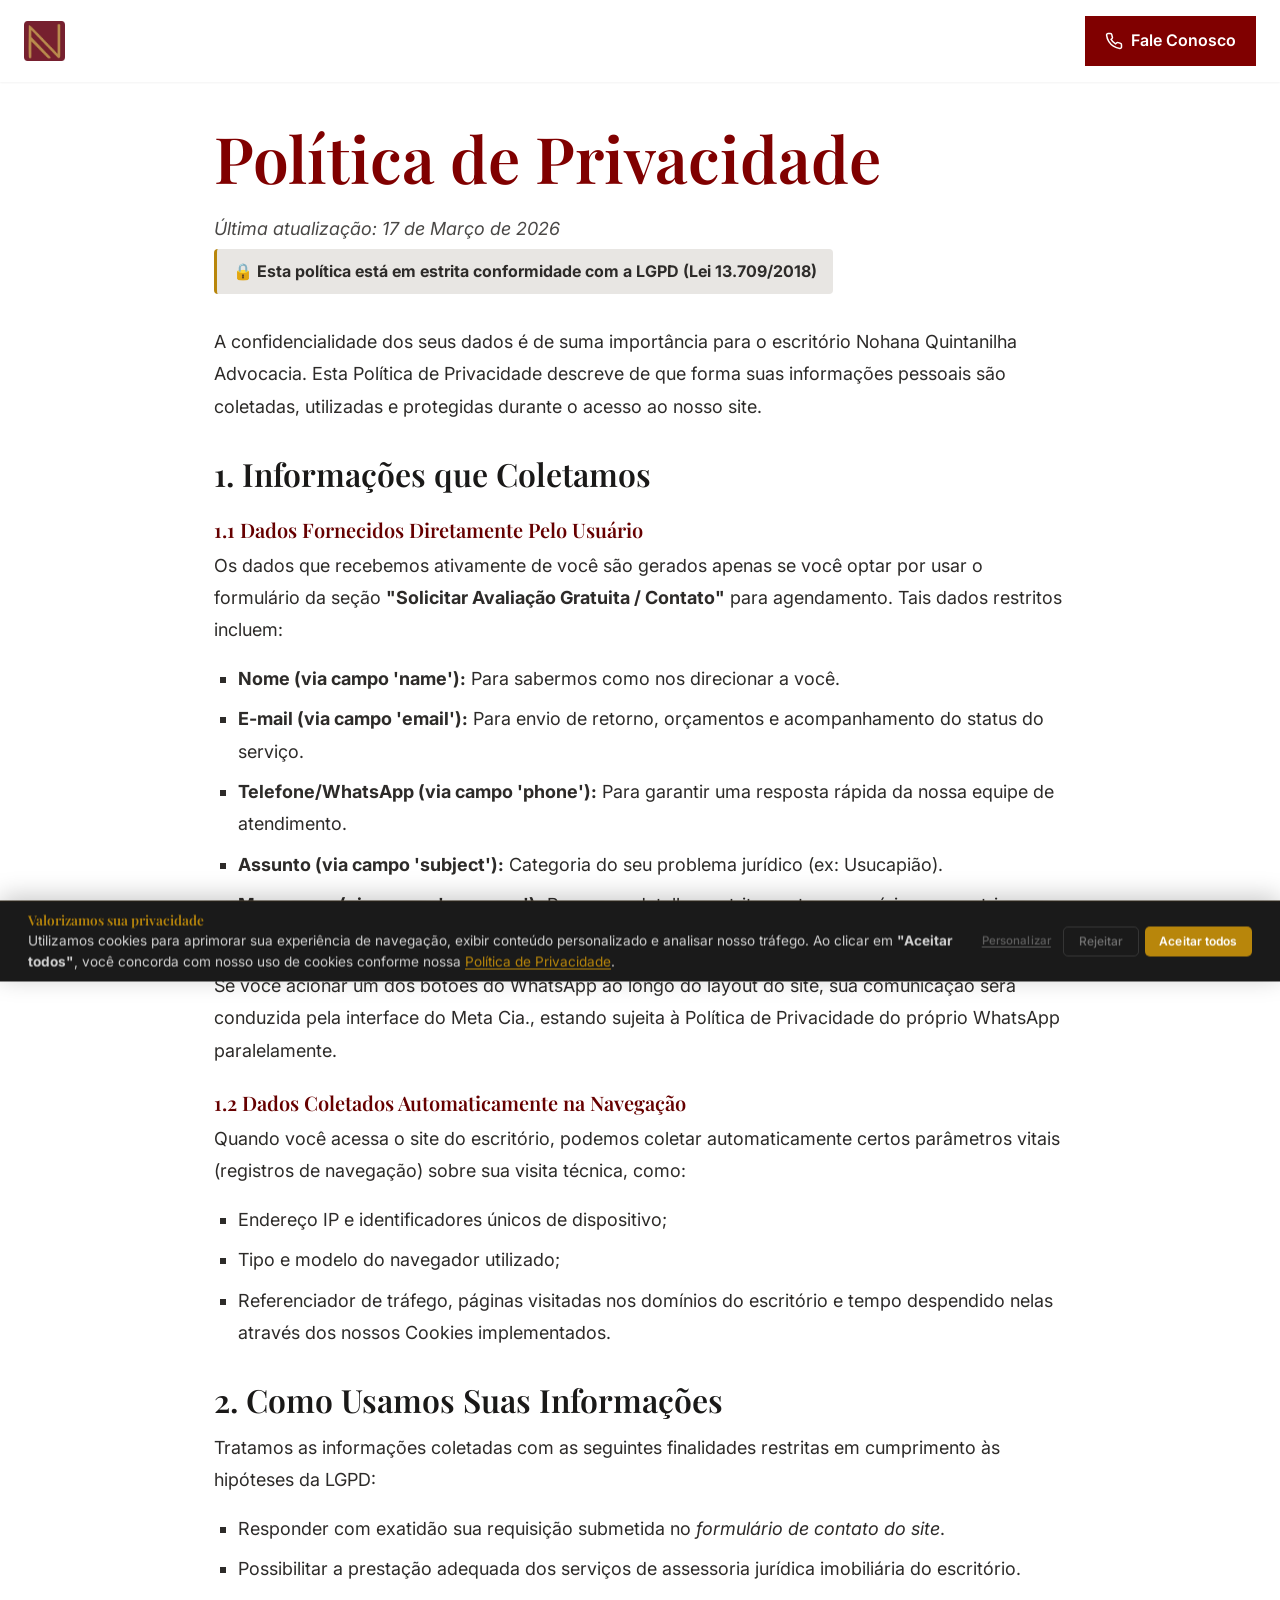
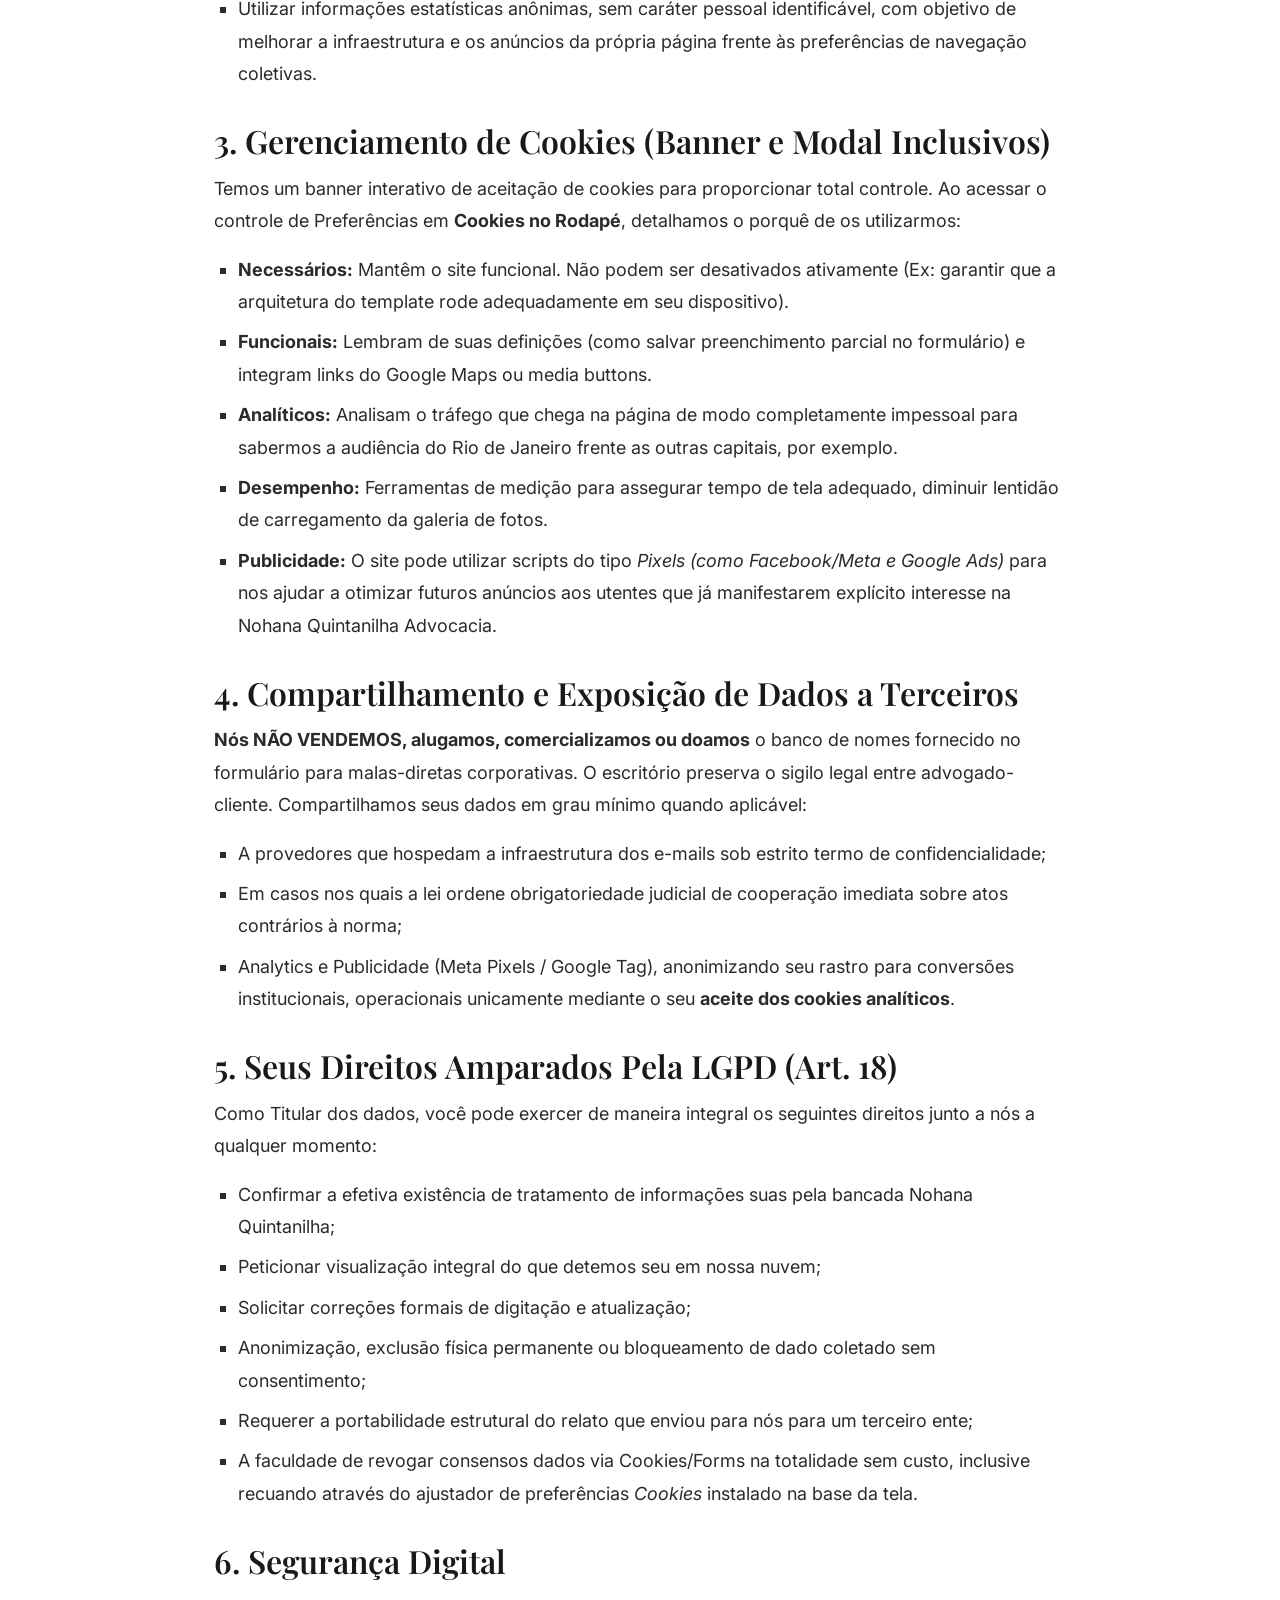
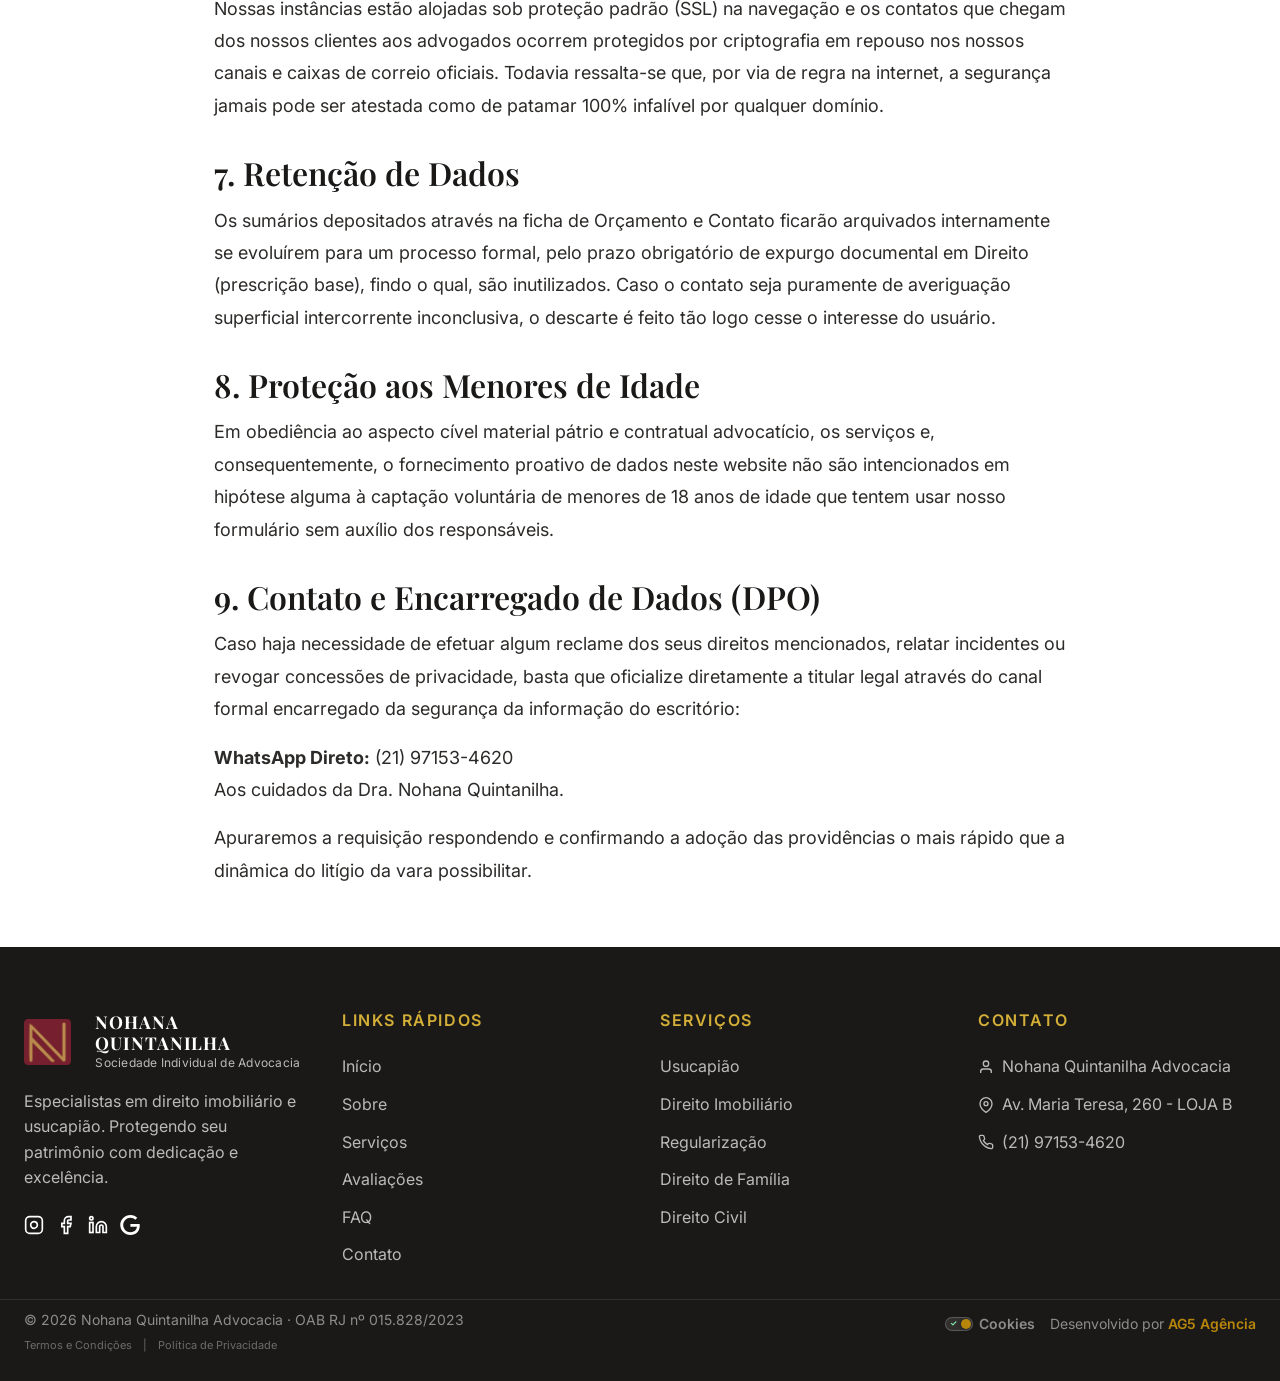
==== politica-de-privacidade.html @ 4a2040c7 "fix: alterações" ====
<!DOCTYPE html>
<html lang="pt-BR">

<head>
    <meta charset="UTF-8">
    <meta name="viewport" content="width=device-width, initial-scale=1.0">
    <meta name="description"
        content="Política de Privacidade - Nohana Quintanilha Advocacia. Saiba como processamos seus dados em conformidade com a LGPD (Lei 13.709/2018).">
    <title>Política de Privacidade | Nohana Quintanilha Advocacia</title>
    
    <link rel="icon" type="image/x-icon" href="logos+favicon/icon-empresa-favicon.ico">
    <link rel="apple-touch-icon" href="logos+favicon/icon-empresa-favicon.ico">
    <link rel="stylesheet" href="cookie-banner.css">
    
    <!-- Google Fonts -->
    <link rel="preconnect" href="https://fonts.googleapis.com">
    <link rel="preconnect" href="https://fonts.gstatic.com" crossorigin>
    <link
        href="https://fonts.googleapis.com/css2?family=Inter:wght@300;400;500;600;700&family=Playfair+Display:ital,wght@0,400;0,500;0,600;0,700;1,400;1,500&display=swap"
        rel="stylesheet">
    <link rel="stylesheet" href="style.css">
    <style>
        .legal-main {
            max-width: 900px;
            margin: 120px auto 60px auto;
            padding: 0 var(--space-6);
            line-height: 1.8;
            color: var(--charcoal);
            font-family: var(--font-sans);
        }
        .legal-main h1 {
            font-family: var(--font-serif);
            color: var(--primary-bordo);
            font-size: var(--text-4xl);
            margin-bottom: var(--space-4);
        }
        .legal-main h2 {
            font-family: var(--font-serif);
            color: var(--black);
            font-size: var(--text-2xl);
            margin-top: var(--space-8);
            margin-bottom: var(--space-3);
        }
        .legal-main h3 {
            font-size: var(--text-lg);
            margin-top: var(--space-6);
            margin-bottom: var(--space-2);
            color: var(--primary-bordo-dark);
        }
        .legal-main p, .legal-main ul {
            margin-bottom: var(--space-4);
        }
        .legal-main ul {
            padding-left: var(--space-6);
            list-style-type: square;
        }
        .legal-main li {
            margin-bottom: var(--space-2);
        }
        .legal-main .update-date {
            font-style: italic;
            color: var(--dark-gray);
            margin-bottom: var(--space-1);
        }
        .legal-main .lgpd-seal {
            background-color: var(--light-gray);
            padding: var(--space-2) var(--space-4);
            border-radius: var(--radius-sm);
            display: inline-block;
            font-size: var(--text-sm);
            margin-bottom: var(--space-8);
            border-left: 3px solid var(--accent-gold);
        }
    </style>
</head>

<body>
    <!-- Navegação -->
    <nav class="navbar" id="navbar" style="background: var(--white); box-shadow: var(--shadow-sm);">
        <div class="nav-container">
            <a href="index.html" class="logo" style="display: flex; align-items: center; text-decoration: none;">
                <picture>
                    <source media="(max-width: 768px)" srcset="logos+favicon/img-empresa-mobile.webp">
                    <img src="logos+favicon/img-empresa-desktop.webp" alt="Nohana Quintanilha Advocacia"
                        style="height: 40px; width: auto; object-fit: contain;">
                </picture>
                <div class="logo-text">
                    <span class="logo-name">NOHANA QUINTANILHA</span>
                    <span class="logo-sub">Sociedade Individual de Advocacia</span>
                </div>
            </a>

            <ul class="nav-menu" id="navMenu">
                <li class="mobile-nav-item mobile-nav-logo">
                    <a href="index.html" class="logo"
                        style="display: flex; align-items: center; text-decoration: none; padding-bottom: var(--space-6); border-bottom: 1px solid var(--off-white); margin-bottom: var(--space-2);">
                        <picture>
                            <img src="logos+favicon/img-empresa-mobile.webp" alt="Nohana Quintanilha Advocacia"
                                style="height: 44px; width: auto; object-fit: contain;">
                        </picture>
                        <div class="logo-text">
                            <span class="logo-name" style="color: var(--primary-bordo)">NOHANA QUINTANILHA</span>
                        </div>
                    </a>
                </li>
                <li><a href="index.html#inicio" class="nav-link">Início</a></li>
                <li><a href="index.html#sobre" class="nav-link">Sobre</a></li>
                <li><a href="index.html#servicos" class="nav-link">Serviços</a></li>
                <li><a href="index.html#avaliacoes" class="nav-link">Avaliações</a></li>
                <li><a href="index.html#faq" class="nav-link">FAQ</a></li>
                <li><a href="index.html#contato" class="nav-link">Contato</a></li>
                <li class="mobile-nav-item mobile-nav-cta">
                    <a href="https://wa.me/5521971534620" class="nav-cta" target="_blank"
                        style="margin-top: var(--space-6); display: flex; width: 100%; justify-content: center;">
                        <svg width="18" height="18" viewBox="0 0 24 24" fill="none" stroke="currentColor"
                            stroke-width="2">
                            <path
                                d="M22 16.92v3a2 2 0 0 1-2.18 2 19.79 19.79 0 0 1-8.63-3.07 19.5 19.5 0 0 1-6-6 19.79 19.79 0 0 1-3.07-8.67A2 2 0 0 1 4.11 2h3a2 2 0 0 1 2 1.72 12.84 12.84 0 0 0 .7 2.81 2 2 0 0 1-.45 2.11L8.09 9.91a16 16 0 0 0 6 6l1.27-1.27a2 2 0 0 1 2.11-.45 12.84 12.84 0 0 0 2.81.7A2 2 0 0 1 22 16.92z" />
                        </svg>
                        Fale Conosco
                    </a>
                </li>
            </ul>

            <a href="https://wa.me/5521971534620" class="nav-cta" target="_blank">
                <svg width="18" height="18" viewBox="0 0 24 24" fill="none" stroke="currentColor" stroke-width="2">
                    <path
                        d="M22 16.92v3a2 2 0 0 1-2.18 2 19.79 19.79 0 0 1-8.63-3.07 19.5 19.5 0 0 1-6-6 19.79 19.79 0 0 1-3.07-8.67A2 2 0 0 1 4.11 2h3a2 2 0 0 1 2 1.72 12.84 12.84 0 0 0 .7 2.81 2 2 0 0 1-.45 2.11L8.09 9.91a16 16 0 0 0 6 6l1.27-1.27a2 2 0 0 1 2.11-.45 12.84 12.84 0 0 0 2.81.7A2 2 0 0 1 22 16.92z" />
                </svg>
                Fale Conosco
            </a>

            <button class="menu-toggle" id="menuToggle" aria-label="Menu">
                <span></span>
                <span></span>
                <span></span>
            </button>
        </div>
    </nav>
    
    <main class="legal-main">
        <h1>Política de Privacidade</h1>
        <p class="update-date">Última atualização: 17 de Março de 2026</p>
        <div class="lgpd-seal"><strong>🔒 Esta política está em estrita conformidade com a LGPD (Lei 13.709/2018)</strong></div>
        
        <p>A confidencialidade dos seus dados é de suma importância para o escritório Nohana Quintanilha Advocacia. Esta Política de Privacidade descreve de que forma suas informações pessoais são coletadas, utilizadas e protegidas durante o acesso ao nosso site.</p>
        
        <section>
            <h2>1. Informações que Coletamos</h2>
            <h3>1.1 Dados Fornecidos Diretamente Pelo Usuário</h3>
            <p>Os dados que recebemos ativamente de você são gerados apenas se você optar por usar o formulário da seção <strong>"Solicitar Avaliação Gratuita / Contato"</strong> para agendamento. Tais dados restritos incluem:</p>
            <ul>
                <li><strong>Nome (via campo 'name'):</strong> Para sabermos como nos direcionar a você.</li>
                <li><strong>E-mail (via campo 'email'):</strong> Para envio de retorno, orçamentos e acompanhamento do status do serviço.</li>
                <li><strong>Telefone/WhatsApp (via campo 'phone'):</strong> Para garantir uma resposta rápida da nossa equipe de atendimento.</li>
                <li><strong>Assunto (via campo 'subject'):</strong> Categoria do seu problema jurídico (ex: Usucapião).</li>
                <li><strong>Mensagem (via campo 'message'):</strong> Resumo e detalhes estritamente necessários para a triagem jurídica do seu caso.</li>
            </ul>
            <p>Se você acionar um dos botões do WhatsApp ao longo do layout do site, sua comunicação será conduzida pela interface do Meta Cia., estando sujeita à Política de Privacidade do próprio WhatsApp paralelamente.</p>
            
            <h3>1.2 Dados Coletados Automaticamente na Navegação</h3>
            <p>Quando você acessa o site do escritório, podemos coletar automaticamente certos parâmetros vitais (registros de navegação) sobre sua visita técnica, como:</p>
            <ul>
                <li>Endereço IP e identificadores únicos de dispositivo;</li>
                <li>Tipo e modelo do navegador utilizado;</li>
                <li>Referenciador de tráfego, páginas visitadas nos domínios do escritório e tempo despendido nelas através dos nossos Cookies implementados.</li>
            </ul>
        </section>
        
        <section>
            <h2>2. Como Usamos Suas Informações</h2>
            <p>Tratamos as informações coletadas com as seguintes finalidades restritas em cumprimento às hipóteses da LGPD:</p>
            <ul>
                <li>Responder com exatidão sua requisição submetida no <em>formulário de contato do site</em>.</li>
                <li>Possibilitar a prestação adequada dos serviços de assessoria jurídica imobiliária do escritório.</li>
                <li>Utilizar informações estatísticas anônimas, sem caráter pessoal identificável, com objetivo de melhorar a infraestrutura e os anúncios da própria página frente às preferências de navegação coletivas.</li>
            </ul>
        </section>
        
        <section>
            <h2>3. Gerenciamento de Cookies (Banner e Modal Inclusivos)</h2>
            <p>Temos um banner interativo de aceitação de cookies para proporcionar total controle. Ao acessar o controle de Preferências em <strong><a href="#" onclick="document.getElementById('ck-prefs-link').click(); return false;">Cookies no Rodapé</a></strong>, detalhamos o porquê de os utilizarmos:</p>
            <ul>
                <li><strong>Necessários:</strong> Mantêm o site funcional. Não podem ser desativados ativamente (Ex: garantir que a arquitetura do template rode adequadamente em seu dispositivo).</li>
                <li><strong>Funcionais:</strong> Lembram de suas definições (como salvar preenchimento parcial no formulário) e integram links do Google Maps ou media buttons.</li>
                <li><strong>Analíticos:</strong> Analisam o tráfego que chega na página de modo completamente impessoal para sabermos a audiência do Rio de Janeiro frente as outras capitais, por exemplo.</li>
                <li><strong>Desempenho:</strong> Ferramentas de medição para assegurar tempo de tela adequado, diminuir lentidão de carregamento da galeria de fotos.</li>
                <li><strong>Publicidade:</strong> O site pode utilizar scripts do tipo <em>Pixels (como Facebook/Meta e Google Ads)</em> para nos ajudar a otimizar futuros anúncios aos utentes que já manifestarem explícito interesse na Nohana Quintanilha Advocacia.</li>
            </ul>
        </section>
        
        <section>
            <h2>4. Compartilhamento e Exposição de Dados a Terceiros</h2>
            <p><strong>Nós NÃO VENDEMOS, alugamos, comercializamos ou doamos</strong> o banco de nomes fornecido no formulário para malas-diretas corporativas. O escritório preserva o sigilo legal entre advogado-cliente. Compartilhamos seus dados em grau mínimo quando aplicável:</p>
            <ul>
                <li>A provedores que hospedam a infraestrutura dos e-mails sob estrito termo de confidencialidade;</li>
                <li>Em casos nos quais a lei ordene obrigatoriedade judicial de cooperação imediata sobre atos contrários à norma;</li>
                <li>Analytics e Publicidade (Meta Pixels / Google Tag), anonimizando seu rastro para conversões institucionais, operacionais unicamente mediante o seu <strong>aceite dos cookies analíticos</strong>.</li>
            </ul>
        </section>
        
        <section>
            <h2>5. Seus Direitos Amparados Pela LGPD (Art. 18)</h2>
            <p>Como Titular dos dados, você pode exercer de maneira integral os seguintes direitos junto a nós a qualquer momento:</p>
            <ul>
                <li>Confirmar a efetiva existência de tratamento de informações suas pela bancada Nohana Quintanilha;</li>
                <li>Peticionar visualização integral do que detemos seu em nossa nuvem;</li>
                <li>Solicitar correções formais de digitação e atualização;</li>
                <li>Anonimização, exclusão física permanente ou bloqueamento de dado coletado sem consentimento;</li>
                <li>Requerer a portabilidade estrutural do relato que enviou para nós para um terceiro ente;</li>
                <li>A faculdade de revogar consensos dados via Cookies/Forms na totalidade sem custo, inclusive recuando através do ajustador de preferências <em>Cookies</em> instalado na base da tela.</li>
            </ul>
        </section>
        
        <section>
            <h2>6. Segurança Digital</h2>
            <p>Nossas instâncias estão alojadas sob proteção padrão (SSL) na navegação e os contatos que chegam dos nossos clientes aos advogados ocorrem protegidos por criptografia em repouso nos nossos canais e caixas de correio oficiais. Todavia ressalta-se que, por via de regra na internet, a segurança jamais pode ser atestada como de patamar 100% infalível por qualquer domínio.</p>
        </section>
        
        <section>
            <h2>7. Retenção de Dados</h2>
            <p>Os sumários depositados através na ficha de Orçamento e Contato ficarão arquivados internamente se evoluírem para um processo formal, pelo prazo obrigatório de expurgo documental em Direito (prescrição base), findo o qual, são inutilizados. Caso o contato seja puramente de averiguação superficial intercorrente inconclusiva, o descarte é feito tão logo cesse o interesse do usuário.</p>
        </section>
        
        <section>
            <h2>8. Proteção aos Menores de Idade</h2>
            <p>Em obediência ao aspecto cível material pátrio e contratual advocatício, os serviços e, consequentemente, o fornecimento proativo de dados neste website não são intencionados em hipótese alguma à captação voluntária de menores de 18 anos de idade que tentem usar nosso formulário sem auxílio dos responsáveis.</p>
        </section>
        
        <section>
            <h2>9. Contato e Encarregado de Dados (DPO)</h2>
            <p>Caso haja necessidade de efetuar algum reclame dos seus direitos mencionados, relatar incidentes ou revogar concessões de privacidade, basta que oficialize diretamente a titular legal através do canal formal encarregado da segurança da informação do escritório:</p>
            <p>
                <strong>WhatsApp Direto:</strong> (21) 97153-4620<br>
                Aos cuidados da Dra. Nohana Quintanilha. 
            </p>
            <p>Apuraremos a requisição respondendo e confirmando a adoção das providências o mais rápido que a dinâmica do litígio da vara possibilitar.</p>
        </section>
    </main>
    
    <footer class="footer">
        <div class="footer-main">
            <div class="footer-container">
                <div class="footer-brand">
                    <a href="#" class="footer-logo"
                        style="display: flex; align-items: center; text-decoration: none; margin-bottom: var(--space-4);">
                        <picture>
                            <source media="(max-width: 768px)" srcset="logos+favicon/img-empresa-mobile.webp">
                            <img src="logos+favicon/img-empresa-desktop.webp" alt="Nohana Quintanilha Advocacia"
                                style="height: 50px; width: auto; object-fit: contain;">
                        </picture>
                        <div class="logo-text" style="margin-left: 12px; display: flex; flex-direction: column;">
                            <span class="logo-name"
                                style="color: var(--white); font-weight: 700; font-size: 1.1rem; letter-spacing: 0.05em; line-height: 1.2;">NOHANA
                                QUINTANILHA</span>
                            <span class="logo-sub"
                                style="color: rgba(255,255,255,0.7); font-size: 0.75rem; letter-spacing: 0.02em;">Sociedade
                                Individual de Advocacia</span>
                        </div>
                    </a>
                    <p class="footer-description">
                        Especialistas em direito imobiliário e usucapião.
                        Protegendo seu patrimônio com dedicação e excelência.
                    </p>
                    <div class="footer-social">
                        <a href="https://www.instagram.com/nohanaquintanilha_advocacia/" target="_blank"
                            aria-label="Instagram">
                            <svg width="20" height="20" viewBox="0 0 24 24" fill="none" stroke="currentColor"
                                stroke-width="2">
                                <rect x="2" y="2" width="20" height="20" rx="5" ry="5" />
                                <path d="M16 11.37A4 4 0 1 1 12.63 8 4 4 0 0 1 16 11.37z" />
                                <line x1="17.5" y1="6.5" x2="17.51" y2="6.5" />
                            </svg>
                        </a>
                        <a href="https://www.facebook.com/nohanaadvocacia/" target="_blank" aria-label="Facebook">
                            <svg width="20" height="20" viewBox="0 0 24 24" fill="none" stroke="currentColor"
                                stroke-width="2">
                                <path d="M18 2h-3a5 5 0 0 0-5 5v3H7v4h3v8h4v-8h3l1-4h-4V7a1 1 0 0 1 1-1h3z" />
                            </svg>
                        </a>
                        <a href="https://br.linkedin.com/in/nohanaquintanilha" target="_blank" aria-label="LinkedIn">
                            <svg width="20" height="20" viewBox="0 0 24 24" fill="none" stroke="currentColor"
                                stroke-width="2">
                                <path
                                    d="M16 8a6 6 0 0 1 6 6v7h-4v-7a2 2 0 0 0-2-2 2 2 0 0 0-2 2v7h-4v-7a6 6 0 0 1 6-6z" />
                                <rect x="2" y="9" width="4" height="12" />
                                <circle cx="4" cy="4" r="2" />
                            </svg>
                        </a>
                        <a href="https://share.google/m2Vr6a5Vae4eboNR0" target="_blank" aria-label="Google Business">
                            <svg width="20" height="20" viewBox="0 0 24 24" fill="currentColor">
                                <path d="M12.48 10.92v3.28h7.84c-.24 1.84-.853 3.187-1.787 4.133-1.147 1.147-2.933 2.4-6.053 2.4-4.827 0-8.6-3.893-8.6-8.72s3.773-8.72 8.6-8.72c2.6 0 4.507 1.027 5.907 2.347l2.307-2.307C18.747 1.44 16.133 0 12.48 0 5.867 0 .307 5.387.307 12s5.56 12 12.173 12c3.573 0 6.267-1.187 8.373-3.36 2.16-2.16 2.84-5.213 2.84-7.667 0-.76-.053-1.467-.173-2.053H12.48z"/>
                            </svg>
                        </a>
                    </div>
                </div>

                <div class="footer-links">
                    <h4>Links Rápidos</h4>
                    <ul>
                        <li><a href="index.html#inicio">Início</a></li>
                        <li><a href="index.html#sobre">Sobre</a></li>
                        <li><a href="index.html#servicos">Serviços</a></li>
                        <li><a href="index.html#avaliacoes">Avaliações</a></li>
                        <li><a href="index.html#faq">FAQ</a></li>
                        <li><a href="index.html#contato">Contato</a></li>
                    </ul>
                </div>

                <div class="footer-links">
                    <h4>Serviços</h4>
                    <ul>
                        <li><a href="index.html#servicos">Usucapião</a></li>
                        <li><a href="index.html#servicos">Direito Imobiliário</a></li>
                        <li><a href="index.html#servicos">Regularização</a></li>
                        <li><a href="index.html#servicos">Direito de Família</a></li>
                        <li><a href="index.html#servicos">Direito Civil</a></li>
                    </ul>
                </div>



                <div class="footer-contact">
                    <h4>Contato</h4>
                    <ul>
                        <li>
                            <a href="https://share.google/m2Vr6a5Vae4eboNR0" target="_blank">
                                <svg width="16" height="16" viewBox="0 0 24 24" fill="none" stroke="currentColor"
                                    stroke-width="2">
                                    <path d="M20 21v-2a4 4 0 0 0-4-4H8a4 4 0 0 0-4 4v2" />
                                    <circle cx="12" cy="7" r="4" />
                                </svg>
                                Nohana Quintanilha Advocacia
                            </a>
                        </li>
                        <li>
                            <a href="https://maps.google.com/?q=Av.+Maria+Teresa,+260+-+LOJA+B+-+Campo+Grande,+Rio+de+Janeiro+-+RJ,+23050-160"
                                target="_blank">
                                <svg width="16" height="16" viewBox="0 0 24 24" fill="none" stroke="currentColor"
                                    stroke-width="2">
                                    <path d="M21 10c0 7-9 13-9 13s-9-6-9-13a9 9 0 0 1 18 0z" />
                                    <circle cx="12" cy="10" r="3" />
                                </svg>
                                Av. Maria Teresa, 260 - LOJA B
                            </a>
                        </li>
                        <li>
                            <a href="https://wa.me/5521971534620" target="_blank">
                                <svg width="16" height="16" viewBox="0 0 24 24" fill="none" stroke="currentColor"
                                    stroke-width="2">
                                    <path
                                        d="M22 16.92v3a2 2 0 0 1-2.18 2 19.79 19.79 0 0 1-8.63-3.07 19.5 19.5 0 0 1-6-6 19.79 19.79 0 0 1-3.07-8.67A2 2 0 0 1 4.11 2h3a2 2 0 0 1 2 1.72 12.84 12.84 0 0 0 .7 2.81 2 2 0 0 1-.45 2.11L8.09 9.91a16 16 0 0 0 6 6l1.27-1.27a2 2 0 0 1 2.11-.45 12.84 12.84 0 0 0 2.81.7A2 2 0 0 1 22 16.92z" />
                                </svg>
                                (21) 97153-4620
                            </a>
                        </li>
                    </ul>
                </div>
            </div>
        </div>

        <div class="footer-bottom">
            <div class="footer-container">
                <div class="footer-credits-left">
                    <p style="margin: 0;">© 2026 Nohana Quintanilha Advocacia · OAB RJ nº 015.828/2023</p>
                    <div class="footer-legal-links" style="margin-top: 6px; font-size: 11px; opacity: 0.7;">
                        <a href="termos-e-condicoes.html" style="text-decoration: none; color: inherit;">Termos e Condições</a>
                        <span style="margin: 0 8px;">|</span>
                        <a href="politica-de-privacidade.html" style="text-decoration: none; color: inherit;">Política de Privacidade</a>
                    </div>
                </div>
                <p class="footer-credits-right" style="display: flex; gap: 15px; align-items: center; flex-wrap: wrap; justify-content: flex-end;">
                    <a href="#" id="ck-prefs-link" style="text-decoration:none; color:inherit; display:inline-flex; align-items:center; gap:6px;">
                        <span style="display:inline-flex; align-items:center; width:28px; height:14px; background:rgba(255,255,255,0.1); border-radius:10px; padding:2px; border:1px solid rgba(255,255,255,0.2); position:relative; font-size:8px; font-weight:bold;">
                            <span style="color:#86EFAC; margin-left:2px;">✓</span>
                            <span style="color:#FCA5A5; margin-left:auto; margin-right:2px;">✕</span>
                            <span style="position:absolute; left:15px; width:10px; height:10px; background:var(--accent-gold); border-radius:50%; box-shadow:0 0 5px rgba(0,0,0,0.3);"></span>
                        </span>
                        Cookies
                    </a>
                    <span>Desenvolvido por <a href="https://www.ag5agencia.com.br" target="_blank">AG5 Agência</a></span>
                </p>
            </div>
        </div>
    </footer>
    
    <!-- ========== BANNER DE ACEITE ========== -->
<div id="ck-banner" class="ck-banner" role="dialog" aria-modal="true" aria-label="Aviso de cookies" aria-live="polite"
    aria-hidden="true">
    <div class="ck-banner__inner">
        <div class="ck-banner__content">
            <h2 class="ck-banner__title">Valorizamos sua privacidade</h2>
            <p class="ck-banner__text">
                Utilizamos cookies para aprimorar sua experiência de navegação, exibir conteúdo
                personalizado e analisar nosso tráfego. Ao clicar em <strong>"Aceitar todos"</strong>,
                você concorda com nosso uso de cookies conforme nossa
                <a href="politica-de-privacidade.html" class="ck-banner__link">Política de Privacidade</a>.
            </p>
        </div>
        <div class="ck-banner__actions">
            <button id="ck-customize" class="ck-btn ck-btn--ghost">Personalizar</button>
            <button id="ck-reject" class="ck-btn ck-btn--outline">Rejeitar</button>
            <button id="ck-accept-all" class="ck-btn ck-btn--primary">Aceitar todos</button>
        </div>
    </div>
</div>

<!-- ========== MODAL DE PERSONALIZAÇÃO ========== -->
<div id="ck-modal" class="ck-modal" role="dialog" aria-modal="true" aria-label="Personalizar preferências de cookies"
    aria-hidden="true">
    <div class="ck-modal__overlay" id="ck-modal-overlay"></div>
    <div class="ck-modal__box">

        <div class="ck-modal__header">
            <h2 class="ck-modal__title">Personalizar preferências de consentimento</h2>
            <button class="ck-modal__close" id="ck-modal-close" aria-label="Fechar modal">
                <svg width="18" height="18" viewBox="0 0 24 24" fill="none" aria-hidden="true">
                    <path d="M18 6L6 18M6 6l12 12" stroke="currentColor" stroke-width="2" stroke-linecap="round"
                        stroke-linejoin="round" />
                </svg>
            </button>
        </div>

        <div class="ck-modal__body">
            <p class="ck-modal__intro">
                Utilizamos cookies para ajudar você a navegar com eficiência e executar certas funções.
                Os cookies classificados como <strong>"Necessário"</strong> são essenciais para o
                funcionamento básico do site e não podem ser desativados.
            </p>

            <!-- Categoria: Necessário (sempre ativo) -->
            <div class="ck-category">
                <div class="ck-category__header">
                    <div class="ck-category__info">
                        <h3 class="ck-category__name">Necessário</h3>
                        <p class="ck-category__desc">
                            Essenciais para o funcionamento do site. Não armazenam dados pessoalmente identificáveis.
                        </p>
                    </div>
                    <span class="ck-category__badge">Sempre ativo</span>
                </div>
            </div>

            <!-- Categoria: Funcional -->
            <div class="ck-category">
                <div class="ck-category__header">
                    <div class="ck-category__info">
                        <h3 class="ck-category__name">Funcional</h3>
                        <p class="ck-category__desc">
                            Ajudam a executar funcionalidades como compartilhamento em mídia social e recursos de
                            terceiros.
                        </p>
                    </div>
                    <label class="ck-toggle" aria-label="Ativar cookies funcionais">
                        <input type="checkbox" id="ck-functional" name="functional">
                        <span class="ck-toggle__slider"></span>
                    </label>
                </div>
            </div>

            <!-- Categoria: Analítico -->
            <div class="ck-category">
                <div class="ck-category__header">
                    <div class="ck-category__info">
                        <h3 class="ck-category__name">Analítico</h3>
                        <p class="ck-category__desc">
                            Usados para entender como os visitantes interagem com o site (visitantes, taxa de rejeição,
                            etc.).
                        </p>
                    </div>
                    <label class="ck-toggle" aria-label="Ativar cookies analíticos">
                        <input type="checkbox" id="ck-analytics" name="analytics">
                        <span class="ck-toggle__slider"></span>
                    </label>
                </div>
            </div>

            <!-- Categoria: Desempenho -->
            <div class="ck-category">
                <div class="ck-category__header">
                    <div class="ck-category__info">
                        <h3 class="ck-category__name">Desempenho</h3>
                        <p class="ck-category__desc">
                            Analisam índices de desempenho do site para oferecer melhor experiência ao visitante.
                        </p>
                    </div>
                    <label class="ck-toggle" aria-label="Ativar cookies de desempenho">
                        <input type="checkbox" id="ck-performance" name="performance">
                        <span class="ck-toggle__slider"></span>
                    </label>
                </div>
            </div>

            <!-- Categoria: Publicidade -->
            <div class="ck-category">
                <div class="ck-category__header">
                    <div class="ck-category__info">
                        <h3 class="ck-category__name">Publicidade</h3>
                        <p class="ck-category__desc">
                            Entregam anúncios personalizados com base nas páginas visitadas anteriormente.
                        </p>
                    </div>
                    <label class="ck-toggle" aria-label="Ativar cookies de publicidade">
                        <input type="checkbox" id="ck-advertising" name="advertising">
                        <span class="ck-toggle__slider"></span>
                    </label>
                </div>
            </div>

        </div><!-- /.ck-modal__body -->

        <div class="ck-modal__footer">
            <button id="ck-modal-reject" class="ck-btn ck-btn--outline">Rejeitar</button>
            <button id="ck-modal-save" class="ck-btn ck-btn--ghost">Salvar Preferências</button>
            <button id="ck-modal-accept-all" class="ck-btn ck-btn--primary">Aceitar todos</button>
        </div>

    </div><!-- /.ck-modal__box -->
</div><!-- /#ck-modal -->

<script src="cookie-banner.js" defer></script>
<script src="script.js" defer></script>
</body>
</html>
---- cookie-banner.css ----
/* ==========================================================
   COOKIE BANNER UNIVERSAL — Skill Profissional (Versão AG5)
   Versão: 2.1.0
   Compatível com: Qualquer site HTML/CSS/JS
   Sem dependências externas
   ========================================================== */

:root {
    /* ── Cores principais (Sutis e Integradas) ── */
    --ck-bg: #1a1a1a;
    /* Fundo neutro e discreto */
    --ck-accent: #B8860B;
    /* Dourado oficial AG5 (padrão) */
    --ck-accent-dark: #8B6914;
    /* Tom de dourado mais fechado para hover */
    --ck-accent-rgb: 184, 134, 11;
    /* RGB correspondente ao #D9B76A */

    /* ── Texto ── */
    --ck-text-primary: rgba(255, 255, 255, 0.95);
    --ck-text-muted: rgba(255, 255, 255, 0.8);
    /* Contraste aumentado para melhor legibilidade */
    --ck-text-link: var(--ck-accent);

    /* ── Modal (fundo claro) ── */
    --ck-modal-bg: #ffffff;
    --ck-modal-footer-bg: #f8f9fa;
    --ck-modal-border: rgba(0, 0, 0, 0.1);
    --ck-modal-text: #1a1a1a;
    --ck-modal-text-muted: #4a4a4a;
    /* Escurecido para melhor leitura */
    --ck-modal-category-name: #111111;

    /* ── Toggle ── */
    --ck-toggle-off: #d0d5db;
    --ck-toggle-on: var(--ck-accent);

    /* ── Layout ── */
    --ck-radius: 12px;
    --ck-radius-sm: 5px;
    --ck-max-width: 1280px;
    --ck-modal-max-width: 520px;

    /* ── Animação ── */
    --ck-transition: 280ms cubic-bezier(0.4, 0, 0.2, 1);
    --ck-ease-out: cubic-bezier(0.16, 1, 0.3, 1);

    /* ── Z-index ── */
    --ck-z-banner: 9000;
    --ck-z-overlay: 9050;
    --ck-z-modal: 9100;
    --ck-z-float: 8999;
}

/* ============================================================
   BANNER DE ACEITE
   ============================================================ */
.ck-banner {
    position: fixed;
    bottom: 0;
    left: 0;
    right: 0;
    z-index: var(--ck-z-banner);
    background: var(--ck-bg);
    border-top: 1px solid rgba(var(--ck-accent-rgb), 0.12);
    box-shadow: 0 -4px 24px rgba(0, 0, 0, 0.22);
    transform: translateY(100%);
    transition: transform 0.42s var(--ck-ease-out);
    font-family: -apple-system, BlinkMacSystemFont, 'Segoe UI', 'Inter', sans-serif;
    backdrop-filter: blur(10px);
    -webkit-backdrop-filter: blur(10px);
}

.ck-banner.ck-banner--visible {
    transform: translateY(0);
}

.ck-banner.ck-banner--hidden {
    transform: translateY(100%);
    pointer-events: none;
}

.ck-banner__inner {
    max-width: var(--ck-max-width);
    margin: 0 auto;
    padding: 10px 28px;
    display: flex;
    align-items: center;
    gap: 16px;
}

.ck-banner__content {
    flex: 1;
    min-width: 0;
}

.ck-banner__title {
    font-size: 0.85rem;
    font-weight: 600;
    color: var(--ck-accent);
    margin-bottom: 2px;
    line-height: 1.3;
}

.ck-banner__text {
    font-size: 0.85rem;
    color: var(--ck-text-muted);
    line-height: 1.5;
    margin: 0;
}

.ck-banner__link {
    color: var(--ck-text-link);
    text-decoration: underline;
    text-underline-offset: 2px;
    transition: color var(--ck-transition);
}

.ck-banner__link:hover {
    color: var(--ck-accent);
}

.ck-banner__actions {
    display: flex;
    align-items: center;
    gap: 6px;
    flex-shrink: 0;
}

/* ============================================================
   BOTÕES
   ============================================================ */
.ck-btn {
    display: inline-flex;
    align-items: center;
    justify-content: center;
    padding: 0.38rem 0.9rem;
    font-family: inherit;
    font-size: 0.75rem;
    font-weight: 500;
    border-radius: var(--ck-radius-sm);
    border: none;
    cursor: pointer;
    transition: all var(--ck-transition);
    white-space: nowrap;
    line-height: 1;
    min-height: 30px;
    letter-spacing: 0.1px;
}

/* Primário — Accent */
.ck-btn--primary {
    background: var(--ck-accent);
    color: #fff;
    font-weight: 600;
}

.ck-btn--primary:hover {
    background: var(--ck-accent-dark);
    transform: translateY(-1px);
}

/* Outline — Borda sutil */
.ck-btn--outline {
    background: transparent;
    border: 1px solid rgba(255, 255, 255, 0.12);
    color: rgba(255, 255, 255, 0.38);
}

.ck-btn--outline:hover {
    border-color: rgba(255, 255, 255, 0.28);
    color: rgba(255, 255, 255, 0.65);
}

/* Ghost — Link underline */
.ck-btn--ghost {
    background: transparent;
    color: rgba(255, 255, 255, 0.3);
    border: none;
    padding: 0.38rem 0.4rem;
    text-decoration: underline;
    text-underline-offset: 2px;
    font-size: 0.72rem;
}

/* ============================================================
   MODAL DE PERSONALIZAÇÃO
   ============================================================ */
.ck-modal {
    position: fixed;
    inset: 0;
    z-index: var(--ck-z-modal);
    display: flex;
    align-items: center;
    justify-content: center;
    padding: 20px;
    font-family: -apple-system, BlinkMacSystemFont, 'Segoe UI', 'Inter', sans-serif;
    pointer-events: none;
    opacity: 0;
    transition: opacity var(--ck-transition);
}

.ck-modal.ck-modal--visible {
    pointer-events: all;
    opacity: 1;
}

.ck-modal__overlay {
    position: fixed;
    inset: 0;
    background: rgba(0, 0, 0, 0.55);
    z-index: var(--ck-z-overlay);
    cursor: pointer;
}

.ck-modal__box {
    position: relative;
    z-index: calc(var(--ck-z-modal) + 10);
    background: var(--ck-modal-bg);
    border-radius: var(--ck-radius);
    box-shadow: 0 24px 64px rgba(0, 0, 0, 0.22);
    width: 100%;
    max-width: var(--ck-modal-max-width);
    max-height: 88vh;
    display: flex;
    flex-direction: column;
    overflow: hidden;
    transform: translateY(14px) scale(0.98);
    transition: transform var(--ck-transition);
    border-top: 2px solid var(--ck-accent);
}

.ck-modal.ck-modal--visible .ck-modal__box {
    transform: translateY(0) scale(1);
}

.ck-modal__header {
    display: flex;
    align-items: center;
    justify-content: space-between;
    gap: 12px;
    padding: 14px 18px 11px;
    border-bottom: 1px solid var(--ck-modal-border);
    background: var(--ck-bg);
}

.ck-modal__title {
    font-size: 0.88rem;
    font-weight: 600;
    color: var(--ck-accent);
    margin: 0;
    line-height: 1.3;
}

.ck-modal__close {
    display: flex;
    align-items: center;
    justify-content: center;
    width: 26px;
    height: 26px;
    border-radius: 50%;
    background: rgba(255, 255, 255, 0.08);
    color: rgba(255, 255, 255, 0.55);
    border: none;
    cursor: pointer;
    flex-shrink: 0;
    transition: all var(--transition-fast);
}

.ck-modal__body {
    flex: 1;
    overflow-y: auto;
    padding: 14px 18px;
}

.ck-modal__intro {
    font-size: 0.9rem;
    color: var(--ck-modal-text-muted);
    line-height: 1.6;
    margin-bottom: 12px;
    padding-bottom: 10px;
    border-bottom: 1px solid var(--ck-modal-border);
}

.ck-category__header {
    display: flex;
    align-items: center;
    justify-content: space-between;
    gap: 12px;
    padding: 9px 0;
}

.ck-category__name {
    font-size: 0.8rem;
    font-weight: 600;
    color: var(--ck-modal-category-name);
    margin-bottom: 1px;
}

.ck-category__desc {
    font-size: 0.85rem;
    color: #555;
    line-height: 1.5;
    margin: 0;
}

.ck-category__badge {
    display: inline-flex;
    align-items: center;
    padding: 2px 7px;
    background: rgba(var(--ck-accent-rgb), 0.1);
    color: var(--ck-accent-dark);
    font-size: 0.65rem;
    font-weight: 600;
    border-radius: 20px;
}

.ck-toggle {
    position: relative;
    display: inline-block;
    width: 34px;
    height: 19px;
    cursor: pointer;
}

.ck-toggle input {
    opacity: 0;
    width: 0;
    height: 0;
}

.ck-toggle__slider {
    position: absolute;
    inset: 0;
    background: var(--ck-toggle-off);
    border-radius: 20px;
    transition: background var(--ck-transition);
}

.ck-toggle__slider::before {
    content: '';
    position: absolute;
    width: 13px;
    height: 13px;
    left: 3px;
    top: 3px;
    background: #fff;
    border-radius: 50%;
    transition: transform var(--ck-transition);
}

.ck-toggle input:checked+.ck-toggle__slider {
    background: var(--ck-toggle-on);
}

.ck-toggle input:checked+.ck-toggle__slider::before {
    transform: translateX(15px);
}

.ck-modal__footer {
    display: flex;
    align-items: center;
    justify-content: flex-end;
    gap: 7px;
    padding: 10px 18px;
    border-top: 1px solid var(--ck-modal-border);
    background: var(--ck-modal-footer-bg);
}

/* ============================================================
   TOAST DE FEEDBACK
   ============================================================ */
.ck-toast {
    position: fixed;
    bottom: 20px;
    left: 50%;
    transform: translateX(-50%) translateY(16px);
    background: var(--ck-bg);
    color: var(--ck-accent);
    font-size: 0.82rem;
    font-weight: 600;
    padding: 8px 18px;
    border-radius: var(--ck-radius-sm);
    border: 1px solid rgba(var(--ck-accent-rgb), 0.28);
    box-shadow: 0 8px 24px rgba(0, 0, 0, 0.25);
    z-index: 9999;
    opacity: 0;
    transition: all 300ms ease;
    white-space: nowrap;
}

.ck-toast.ck-toast--visible {
    opacity: 1;
    transform: translateX(-50%) translateY(0);
}

@media (max-width: 767px) {
    .ck-banner__inner {
        flex-direction: column;
        align-items: flex-start;
        padding: 10px 16px;
    }

    .ck-banner__actions {
        width: 100%;
        gap: 5px;
    }

    .ck-banner__actions .ck-btn {
        flex: 1;
    }

    .ck-modal {
        align-items: flex-end;
        padding: 0;
    }

    .ck-modal__box {
        max-width: 100%;
        border-radius: var(--ck-radius) var(--ck-radius) 0 0;
    }

    .ck-modal__footer {
        flex-direction: column;
    }

    .ck-modal__footer .ck-btn {
        width: 100%;
    }
}
---- style.css ----
/* ========================================
   NOHANA QUINTANILHA ADVOCACIA
   Stylesheet Premium - CSS3 Puro
   ======================================== */

    /* CSS Variables */
    :root {
        /* Cores Principais */
        --primary-bordo: #800000;
        --primary-bordo-dark: #660000;
        --primary-bordo-light: #A52A2A;

        /* Cores de Destaque */
        --accent-gold: #B8860B;
        --accent-gold-light: #D4AF37;
        --accent-gold-dark: #8B6914;

        /* Cores Neutras */
        --white: #FFFFFF;
        --off-white: #F8F7F5;
        --cream: #F5F3F0;
        --light-gray: #E8E6E3;
        --medium-gray: #9A9896;
        --dark-gray: #4A4846;
        --charcoal: #2D2B29;
        --black: #1A1918;

        /* Cores de Estado */
        --success: #22C55E;
        --error: #EF4444;

        /* Tipografia */
        --font-serif: 'Playfair Display', Georgia, serif;
        --font-sans: 'Inter', -apple-system, BlinkMacSystemFont, sans-serif;

        /* Tamanhos de Fonte */
        --text-xs: clamp(0.75rem, 0.7rem + 0.25vw, 0.875rem);
        --text-sm: clamp(0.875rem, 0.8rem + 0.35vw, 1rem);
        --text-base: clamp(1rem, 0.9rem + 0.5vw, 1.125rem);
        --text-lg: clamp(1.125rem, 1rem + 0.65vw, 1.25rem);
        --text-xl: clamp(1.25rem, 1.1rem + 0.75vw, 1.5rem);
        --text-2xl: clamp(1.5rem, 1.3rem + 1vw, 2rem);
        --text-3xl: clamp(2rem, 1.6rem + 2vw, 3rem);
        --text-4xl: clamp(2.5rem, 2rem + 2.5vw, 4rem);
        --text-5xl: clamp(3rem, 2.5rem + 3vw, 5rem);
        --text-6xl: clamp(3.5rem, 3rem + 3.5vw, 6rem);

        /* Espaçamento */
        --space-1: 0.25rem;
        --space-2: 0.5rem;
        --space-3: 0.75rem;
        --space-4: 1rem;
        --space-5: 1.25rem;
        --space-6: 1.5rem;
        --space-8: 2rem;
        --space-10: 2.5rem;
        --space-12: 3rem;
        --space-16: 4rem;
        --space-20: 5rem;
        --space-24: 6rem;
        --space-32: 8rem;

        /* Bordas */
        --radius-sm: 4px;
        --radius-md: 8px;
        --radius-lg: 12px;
        --radius-xl: 16px;
        --radius-full: 9999px;

        /* Sombras */
        --shadow-sm: 0 1px 2px rgba(0, 0, 0, 0.05);
        --shadow-md: 0 4px 6px -1px rgba(0, 0, 0, 0.1), 0 2px 4px -1px rgba(0, 0, 0, 0.06);
        --shadow-lg: 0 10px 15px -3px rgba(0, 0, 0, 0.1), 0 4px 6px -2px rgba(0, 0, 0, 0.05);
        --shadow-xl: 0 20px 25px -5px rgba(0, 0, 0, 0.1), 0 10px 10px -5px rgba(0, 0, 0, 0.04);
        --shadow-2xl: 0 25px 50px -12px rgba(0, 0, 0, 0.25);
        --shadow-gold: 0 10px 40px rgba(184, 134, 11, 0.2);
        --shadow-bordo: 0 10px 40px rgba(128, 0, 0, 0.2);

        /* Transições */
        --transition-fast: 150ms ease;
        --transition-base: 300ms ease;
        --transition-slow: 500ms ease;
        --transition-slower: 700ms ease;

        /* Z-index */
        --z-navbar: 1000;
        --z-modal: 900;
        --z-dropdown: 800;
        --z-sticky: 100;
    }

    /* Reset & Base */
    *,
    *::before,
    *::after {
        box-sizing: border-box;
        margin: 0;
        padding: 0;
    }

    html {
        scroll-behavior: smooth;
        font-size: 16px;
        overflow-x: hidden;
        width: 100%;
        scroll-padding-top: 110px; /* Previne ancoras em baixo do header */
    }

    body {
        font-family: var(--font-sans);
        font-size: var(--text-base);
        line-height: 1.6;
        color: var(--charcoal);
        background-color: var(--white);
        overflow-x: hidden;
        max-width: 100%;
        width: 100%;
        -webkit-font-smoothing: antialiased;
        -moz-osx-font-smoothing: grayscale;
    }

    /* Selection */
    ::selection {
        background: var(--primary-bordo);
        color: var(--white);
    }

    /* Scrollbar */
    ::-webkit-scrollbar {
        width: 8px;
    }

    ::-webkit-scrollbar-track {
        background: var(--off-white);
    }

    ::-webkit-scrollbar-thumb {
        background: var(--accent-gold);
        border-radius: var(--radius-full);
    }

    ::-webkit-scrollbar-thumb:hover {
        background: var(--accent-gold-dark);
    }

    /* Typography */
    h1,
    h2,
    h3,
    h4,
    h5,
    h6 {
        font-family: var(--font-serif);
        font-weight: 600;
        line-height: 1.2;
        color: var(--black);
    }

    h1 {
        font-size: var(--text-5xl);
    }

    h2 {
        font-size: var(--text-4xl);
    }

    h3 {
        font-size: var(--text-3xl);
    }

    h4 {
        font-size: var(--text-2xl);
    }

    h5 {
        font-size: var(--text-xl);
    }

    h6 {
        font-size: var(--text-lg);
    }

    p {
        margin-bottom: var(--space-4);
    }

    a {
        color: inherit;
        text-decoration: none;
        transition: color var(--transition-base);
    }

    img {
        max-width: 100%;
        height: auto;
        display: block;
    }

    /* Container */
    .section-container {
        width: 100%;
        max-width: 1400px;
        margin: 0 auto;
        padding: 0 var(--space-6);
    }

    /* Section Tags */
    .section-tag {
        display: inline-block;
        font-family: var(--font-sans);
        font-size: var(--text-xs);
        font-weight: 600;
        text-transform: uppercase;
        letter-spacing: 0.15em;
        color: var(--accent-gold);
        margin-bottom: var(--space-4);
        position: relative;
        padding-left: var(--space-8);
    }

    .section-tag::before {
        content: '';
        position: absolute;
        left: 0;
        top: 50%;
        transform: translateY(-50%);
        width: var(--space-6);
        height: 2px;
        background: var(--accent-gold);
    }

    .section-tag.light {
        color: var(--accent-gold-light);
    }

    .section-tag.light::before {
        background: var(--accent-gold-light);
    }

    /* Section Titles */
    .section-title {
        margin-bottom: var(--space-6);
    }

    .section-title .highlight {
        color: var(--primary-bordo);
    }

    .section-title .highlight-gold {
        color: var(--accent-gold-light);
    }

    .section-title .title-accent {
        color: var(--primary-bordo);
        font-style: italic;
    }

    .section-title.light {
        color: var(--white);
    }

    .section-subtitle {
        font-size: var(--text-lg);
        color: var(--dark-gray);
        max-width: 600px;
    }

    /* Buttons */
    .btn {
        display: inline-flex;
        align-items: center;
        justify-content: center;
        gap: var(--space-2);
        padding: var(--space-4) var(--space-8);
        font-family: var(--font-sans);
        font-size: var(--text-sm);
        font-weight: 600;
        text-transform: uppercase;
        letter-spacing: 0.05em;
        border: none;
        border-radius: 0;
        transition: all var(--transition-base);
        position: relative;
        overflow: hidden;
    }

    .btn::before {
        content: '';
        position: absolute;
        top: 0;
        left: -100%;
        width: 100%;
        height: 100%;
        background: linear-gradient(90deg, transparent, rgba(255, 255, 255, 0.2), transparent);
        transition: left 0.5s ease;
    }

    .btn:hover::before {
        left: 100%;
    }

    .btn-primary {
        background: var(--primary-bordo);
        color: var(--white);
    }

    .btn-primary:hover {
        background: var(--primary-bordo-dark);
        transform: translateY(-2px);
        box-shadow: var(--shadow-bordo);
    }

    .btn-outline {
        background: transparent;
        color: var(--charcoal);
        border: 2px solid var(--charcoal);
    }

    .btn-outline:hover {
        background: var(--charcoal);
        color: var(--white);
        transform: translateY(-2px);
    }

    .btn-large {
        padding: var(--space-5) var(--space-10);
        font-size: var(--text-base);
    }

    .btn-full {
        width: 100%;
    }

    /* ========================================
   NAVBAR
   ======================================== */
    .navbar {
        position: fixed;
        top: 0;
        left: 0;
        right: 0;
        z-index: var(--z-navbar);
        padding: var(--space-4) 0;
        transition: transform 0.4s ease, background 0.4s ease, padding 0.4s ease;
    }

    .navbar.navbar-hidden {
        transform: translateY(-100%);
    }

    .navbar.scrolled {
        background: rgba(255, 255, 255, 0.95);
        backdrop-filter: blur(20px);
        box-shadow: var(--shadow-md);
        padding: var(--space-3) 0;
    }

    .nav-container {
        max-width: 1400px;
        margin: 0 auto;
        padding: 0 var(--space-6);
        display: flex;
        align-items: center;
        justify-content: space-between;
    }

    /* Logo */
    .logo {
        display: flex;
        align-items: center;
        gap: var(--space-3);
    }

    .logo-icon {
        width: 48px;
        height: 48px;
        background: var(--primary-bordo);
        display: flex;
        align-items: center;
        justify-content: center;
        position: relative;
    }

    .logo-n,
    .logo-q {
        font-family: var(--font-serif);
        font-size: 1.5rem;
        font-weight: 700;
        color: var(--accent-gold-light);
        line-height: 1;
    }

    .logo-q {
        position: absolute;
        font-size: 0.875rem;
        bottom: 8px;
        right: 8px;
        opacity: 0.6;
    }

    .logo-text {
        display: flex;
        flex-direction: column;
    }

    .logo-name {
        font-family: var(--font-serif);
        font-size: var(--text-sm);
        font-weight: 600;
        letter-spacing: 0.05em;
        color: var(--black);
        transition: color var(--transition-base);
    }

    .logo-sub {
        font-size: 0.625rem;
        color: var(--medium-gray);
        letter-spacing: 0.05em;
        transition: color var(--transition-base);
    }

    /* Brancura do Logo ao topo quando overlay escuro */
    .navbar:not(.scrolled) .logo-name {
        color: var(--white);
    }

    .navbar:not(.scrolled) .logo-sub {
        color: rgba(255, 255, 255, 0.7);
    }

    /* Nav Menu */
    .nav-menu {
        display: flex;
        list-style: none;
        gap: var(--space-8);
    }

    .nav-link {
        font-size: var(--text-sm);
        font-weight: 500;
        color: var(--charcoal);
        position: relative;
        padding: var(--space-2) 0;
        transition: color var(--transition-base);
    }

    /* Cores da Navbar invertidas (brancas) quando há background dark na Hero */
    .navbar:not(.scrolled) .nav-link {
        color: var(--white);
    }

    .navbar:not(.scrolled) .nav-link:hover {
        color: var(--accent-gold-light);
    }

    .nav-link::after {
        content: '';
        position: absolute;
        bottom: 0;
        left: 50%;
        width: 0;
        height: 2px;
        background: var(--accent-gold);
        transition: all var(--transition-base);
        transform: translateX(-50%);
    }

    .navbar:not(.scrolled) .nav-link::after {
        background: var(--white);
    }

    .nav-link:hover {
        color: var(--primary-bordo);
    }

    .nav-link:hover::after {
        width: 100%;
    }

    /* Nav CTA */
    .nav-cta {
        display: flex;
        align-items: center;
        gap: var(--space-2);
        padding: var(--space-3) var(--space-5);
        background: var(--primary-bordo);
        color: var(--white);
        font-size: var(--text-sm);
        font-weight: 600;
        transition: all var(--transition-base);
    }

    .nav-cta:hover {
        background: var(--primary-bordo-dark);
        transform: translateY(-2px);
        box-shadow: var(--shadow-bordo);
    }

    /* Menu Toggle */
    .menu-toggle {
        display: none;
        flex-direction: column;
        gap: 5px;
        background: none;
        border: none;
        padding: var(--space-2);
    }

    .menu-toggle span {
        display: block;
        width: 24px;
        height: 2px;
        background: var(--charcoal);
        transition: all var(--transition-base);
    }

    .menu-toggle.active span:nth-child(1) {
        transform: rotate(45deg) translate(5px, 5px);
    }

    .menu-toggle.active span:nth-child(2) {
        opacity: 0;
    }

    .menu-toggle.active span:nth-child(3) {
        transform: rotate(-45deg) translate(5px, -5px);
    }

    /* ========================================
   HERO SECTION
   ======================================== */
    .hero {
        min-height: 100vh;
        display: flex;
        align-items: center;
        position: relative;
        overflow: hidden;
        background: var(--off-white);
        padding-top: 80px;
    }

    .hero-bg {
        position: absolute;
        inset: 0;
        z-index: 0;
    }

    .hero-overlay {
        position: absolute;
        inset: 0;
        background: linear-gradient(135deg, rgba(128, 0, 0, 0.03) 0%, transparent 50%);
    }

    .hero-pattern {
        position: absolute;
        inset: 0;
        opacity: 0.03;
        background-image: url("data:image/svg+xml,%3Csvg width='60' height='60' viewBox='0 0 60 60' xmlns='http://www.w3.org/2000/svg'%3E%3Cg fill='none' fill-rule='evenodd'%3E%3Cg fill='%23800000' fill-opacity='1'%3E%3Cpath d='M36 34v-4h-2v4h-4v2h4v4h2v-4h4v-2h-4zm0-30V0h-2v4h-4v2h4v4h2V6h4V4h-4zM6 34v-4H4v4H0v2h4v4h2v-4h4v-2H6zM6 4V0H4v4H0v2h4v4h2V6h4V4H6z'/%3E%3C/g%3E%3C/g%3E%3C/svg%3E");
    }

    .hero-content {
        position: relative;
        z-index: 1;
        width: 100%;
        max-width: 1400px;
        margin: 0 auto;
        padding: var(--space-6) var(--space-6);
        display: grid;
        grid-template-columns: 1fr 1fr;
        gap: var(--space-8);
        align-items: center;
    }

    /* Hero Text */
    .hero-text {
        padding-left: 37px;
    }

    .hero-badge {
        display: inline-flex;
        align-items: center;
        gap: var(--space-2);
        padding: var(--space-2) var(--space-4);
        background: rgba(184, 134, 11, 0.1);
        border: 1px solid var(--accent-gold);
        font-size: var(--text-xs);
        font-weight: 600;
        color: var(--accent-gold);
        margin-bottom: var(--space-4);
    }

    .badge-star {
        color: var(--accent-gold);
    }

    .hero-title {
        font-size: var(--text-3xl);
        line-height: 1.05;
        margin-bottom: var(--space-4);
    }

    .title-line {
        display: block;
        line-height: 1.1;
    }

    .title-line.highlight {
        color: var(--primary-bordo);
        font-style: italic;
        position: relative;
        margin-right: 60px;
    }

    .title-line.highlight::after {
        content: '';
        position: absolute;
        bottom: 0;
        left: 0;
        width: 100%;
        height: 4px;
        background: var(--accent-gold);
        opacity: 0.3;
    }

    .hero-description {
        font-size: var(--text-base);
        color: var(--dark-gray);
        max-width: 500px;
        margin-bottom: var(--space-5);
    }

    .hero-description strong {
        color: var(--primary-bordo);
    }

    .hero-actions {
        display: flex;
        gap: var(--space-4);
        margin-bottom: var(--space-6);
        flex-wrap: wrap;
    }

    /* Hero Stats */
    .hero-stats {
        display: flex;
        align-items: center;
        gap: var(--space-6);
    }

    .stat-item {
        text-align: center;
    }

    .stat-number {
        font-family: var(--font-serif);
        font-size: var(--text-2xl);
        font-weight: 700;
        color: var(--primary-bordo);
        line-height: 1;
    }

    .stat-suffix {
        font-family: var(--font-serif);
        font-size: var(--text-2xl);
        font-weight: 700;
        color: var(--primary-bordo);
    }

    .stat-label {
        display: block;
        font-size: var(--text-xs);
        color: var(--medium-gray);
        text-transform: uppercase;
        letter-spacing: 0.05em;
        margin-top: var(--space-1);
    }

    .stat-divider {
        width: 1px;
        height: 40px;
        background: var(--light-gray);
    }

    /* Hero Image */
    .hero-image {
        position: relative;
        /* Removido o padding desproporcional para focar a imagem no centro do grid */
    }

    .image-frame {
        position: relative;
        max-width: 600px;
        /* Um pouco mais largo para a foto em grupo focar bem */
        margin: 0 auto;
    }

    .image-frame img {
        width: 100%;
        height: auto;
        aspect-ratio: 16/10;
        /* Retângulo de foto clássico */
        object-position: center;
        object-fit: cover;
        position: relative;
        z-index: 1;
        display: block;
        box-shadow: var(--shadow-xl);
    }

    .frame-accent {
        position: absolute;
        inset: -15px;
        /* O quadro dourado fica 15px maior do que a foto em todas as direções */
        border: 1px solid var(--accent-gold);
        /* Borda mais fina estilo premium */
        z-index: 0;
    }

    .frame-corner {
        position: absolute;
        width: 30px;
        height: 30px;
        border-color: var(--primary-bordo);
        border-style: solid;
        z-index: 2;
    }

    .frame-corner.top-left {
        top: -15px;
        left: -15px;
        border-width: 2px 0 0 2px;
    }

    .frame-corner.top-right {
        top: -15px;
        right: -15px;
        border-width: 2px 2px 0 0;
    }

    .frame-corner.bottom-left {
        bottom: -15px;
        left: -15px;
        border-width: 0 0 2px 2px;
    }

    .frame-corner.bottom-right {
        bottom: -15px;
        right: -15px;
        border-width: 0 2px 2px 0;
    }

    /* Floating Card */
    .floating-card {
        position: absolute;
        bottom: -30px;
        /* Sai 30px pra baixo da linha da foto */
        left: -30px;
        /* Sai 30px pra esquerda da linha da foto */
        transform: none;
        background: var(--white);
        padding: var(--space-4) var(--space-6);
        display: flex;
        align-items: center;
        gap: var(--space-4);
        box-shadow: var(--shadow-xl);
        z-index: 3;
    }

    .card-icon {
        width: 48px;
        height: 48px;
        background: var(--primary-bordo);
        display: flex;
        align-items: center;
        justify-content: center;
        color: var(--accent-gold-light);
    }

    .card-content {
        display: flex;
        flex-direction: column;
    }

    .card-title {
        font-size: var(--text-xs);
        font-weight: 600;
        color: var(--medium-gray);
        text-transform: uppercase;
        letter-spacing: 0.05em;
    }

    .card-value {
        font-family: var(--font-serif);
        font-size: var(--text-lg);
        font-weight: 600;
        color: var(--black);
    }

    /* Scroll Indicator */
    .scroll-indicator {
        position: absolute;
        bottom: var(--space-8);
        left: 50%;
        transform: translateX(-50%);
        display: flex;
        flex-direction: column;
        align-items: center;
        gap: var(--space-2);
        color: var(--medium-gray);
        font-size: var(--text-xs);
        text-transform: uppercase;
        letter-spacing: 0.1em;
    }

    .mouse {
        width: 24px;
        height: 40px;
        border: 2px solid var(--medium-gray);
        border-radius: var(--radius-full);
        display: flex;
        justify-content: center;
        padding-top: var(--space-2);
    }

    .wheel {
        width: 4px;
        height: 8px;
        background: var(--accent-gold);
        border-radius: var(--radius-full);
        animation: scrollWheel 1.5s ease-in-out infinite;
    }

    @keyframes scrollWheel {
        0% {
            transform: translateY(0);
            opacity: 1;
        }

        100% {
            transform: translateY(12px);
            opacity: 0;
        }
    }

    /* ========================================
   MARQUEE SECTION
   ======================================== */
    .marquee-section {
        background-color: #ffffff;
        box-shadow: 0px 0px 3px 3px rgba(187, 7, 7, 0.15);
        /* Sombra refinada (UI/UX Friendly) baseado em #bb0707 */
        opacity: 0.95;
        padding: var(--space-3) 0;
        overflow: hidden;
        position: relative;
        z-index: 10;
    }

    .marquee-container {
        width: 100%;
        overflow: hidden;
    }

    .marquee-track {
        display: flex;
        animation: marquee 30s linear infinite;
        white-space: nowrap;
    }

    .marquee-item {
        font-family: var(--font-serif);
        font-size: var(--text-sm);
        font-weight: 600;
        color: var(--primary-bordo);
        /* Em fundo branco, o texto escuro garantes legibilidade */
        padding: 0 var(--space-8);
        letter-spacing: 0.15em;
    }

    .marquee-separator {
        color: rgb(187, 175, 55);
        opacity: 1;
    }

    @keyframes marquee {
        0% {
            transform: translateX(0);
        }

        100% {
            transform: translateX(-50%);
        }
    }

    /* ========================================
   PAIN & SOLUTION SECTION
   ======================================== */
    .pain-solution {
        padding: var(--space-16) 0;
        background: var(--white);
    }

    .pain-content {
        display: grid;
        grid-template-columns: 1fr 1fr;
        gap: var(--space-16);
    }

    /* Pain List */
    .pain-list {
        display: flex;
        flex-direction: column;
        gap: var(--space-4);
        margin-top: var(--space-8);
    }

    .pain-item {
        display: flex;
        align-items: flex-start;
        gap: var(--space-4);
        padding: var(--space-4);
        background: var(--off-white);
        border-left: 3px solid var(--primary-bordo);
        transition: all var(--transition-base);
    }

    .pain-item:hover {
        box-shadow: var(--shadow-sm);
    }

    .pain-icon {
        width: 32px;
        height: 32px;
        min-width: 32px;
        background: var(--primary-bordo);
        display: flex;
        align-items: center;
        justify-content: center;
        color: var(--white);
    }

    .pain-item p {
        margin: 0;
        color: var(--dark-gray);
    }

    /* Solution */
    .solution-tag {
        display: inline-block;
        font-size: var(--text-xs);
        font-weight: 600;
        text-transform: uppercase;
        letter-spacing: 0.15em;
        color: var(--white);
        background: var(--accent-gold);
        padding: var(--space-2) var(--space-4);
        margin-bottom: var(--space-4);
    }

    .solution-title {
        margin-bottom: var(--space-6);
    }

    .solution-description {
        font-size: var(--text-lg);
        color: var(--dark-gray);
        margin-bottom: var(--space-8);
    }

    .solution-description strong {
        color: var(--primary-bordo);
    }

    /* Solution Features */
    .solution-features {
        display: flex;
        flex-direction: column;
        gap: var(--space-6);
        margin-bottom: var(--space-10);
    }

    .feature {
        display: flex;
        align-items: flex-start;
        gap: var(--space-4);
    }

    .feature-number {
        font-family: var(--font-serif);
        font-size: var(--text-2xl);
        font-weight: 700;
        color: var(--accent-gold);
        line-height: 1;
        min-width: 40px;
    }

    .feature-content h4 {
        font-size: var(--text-lg);
        margin-bottom: var(--space-1);
    }

    .feature-content p {
        margin: 0;
        color: var(--medium-gray);
        font-size: var(--text-sm);
    }

    /* ========================================
   ENCHANTMENT SECTION
   ======================================== */
    .enchantment {
        padding: var(--space-16) 0;
        position: relative;
        background: var(--charcoal);
        overflow: hidden;
    }

    .enchantment-bg {
        position: absolute;
        inset: 0;
        background-image: url('nohana+quintanilha-advocacia-direito+imobiliario-usucapiao-em-campo+grande-rio+de+janeiro-rj (12).jpeg');
        background-size: cover;
        background-position: center;
    }

    .enchantment-overlay {
        position: absolute;
        inset: 0;
        background: linear-gradient(135deg, rgba(26, 25, 24, 0.95) 0%, rgba(128, 0, 0, 0.9) 100%);
    }

    .enchantment-content {
        position: relative;
        z-index: 1;
    }

    .enchantment-header {
        text-align: center;
        margin-bottom: var(--space-16);
    }

    .enchantment-header .section-title {
        color: var(--white);
    }

    /* Results Grid */
    .results-grid {
        display: grid;
        grid-template-columns: repeat(3, 1fr);
        gap: var(--space-6);
        margin-bottom: var(--space-16);
    }

    .result-card {
        background: rgba(255, 255, 255, 0.05);
        backdrop-filter: blur(10px);
        padding: var(--space-8);
        border: 1px solid rgba(184, 134, 11, 0.2);
        transition: all var(--transition-base);
    }

    .result-card:hover {
        background: rgba(255, 255, 255, 0.1);
        border-color: var(--accent-gold);
        transform: translateY(-8px);
    }

    .result-card.featured {
        background: rgba(184, 134, 11, 0.1);
        border-color: var(--accent-gold);
    }

    .result-icon {
        color: var(--accent-gold-light);
        margin-bottom: var(--space-4);
    }

    .result-card h3 {
        font-size: var(--text-xl);
        color: var(--white);
        margin-bottom: var(--space-3);
    }

    .result-card p {
        color: rgba(255, 255, 255, 0.7);
        margin: 0;
        font-size: var(--text-sm);
    }

    /* Testimonial Highlight */
    .testimonial-highlight {
        text-align: center;
        max-width: 800px;
        margin: 0 auto;
        position: relative;
    }

    .quote-icon {
        font-family: var(--font-serif);
        font-size: 8rem;
        color: var(--accent-gold);
        opacity: 0.2;
        line-height: 1;
        position: absolute;
        top: -40px;
        left: 50%;
        transform: translateX(-50%);
    }

    .testimonial-highlight blockquote {
        font-family: var(--font-serif);
        font-size: var(--text-2xl);
        color: var(--white);
        font-style: italic;
        line-height: 1.5;
        margin-bottom: var(--space-6);
        position: relative;
        z-index: 1;
    }

    .testimonial-highlight cite {
        color: var(--accent-gold-light);
        font-style: normal;
        font-size: var(--text-sm);
    }

    /* ========================================
   SERVICES SECTION
   ======================================== */
    .services {
        padding: var(--space-16) 0;
        background: var(--off-white);
    }

    .services-header {
        text-align: center;
        margin-bottom: var(--space-16);
    }

    .services-header .section-subtitle {
        margin: 0 auto;
    }

    /* Services Grid */
    .services-grid {
        display: grid;
        grid-template-columns: repeat(3, 1fr);
        gap: var(--space-6);
    }

    .service-card {
        background: var(--white);
        padding: var(--space-8);
        transition: all var(--transition-base);
        position: relative;
        overflow: hidden;
    }

    .service-card::before {
        content: '';
        position: absolute;
        top: 0;
        left: 0;
        width: 4px;
        height: 0;
        background: var(--accent-gold);
        transition: height var(--transition-slow);
    }

    .service-card:hover {
        transform: translateY(-8px);
        box-shadow: var(--shadow-xl);
    }

    .service-card:hover::before {
        height: 100%;
    }

    .service-card.main-service {
        grid-column: span 2;
        /* grid-row: span 2 removido para ficar mais compacto */
        padding: 0;
        display: grid;
        grid-template-columns: 1fr 1fr;
        min-height: 250px;
        /* Garante que a imagem tenha uma altura base boa */
    }

    .service-card.main-service:hover {
        transform: none;
    }

    .service-image {
        position: relative;
        overflow: hidden;
    }

    .service-image img {
        width: 100%;
        height: 100%;
        object-fit: cover;
        transition: transform var(--transition-slow);
    }

    .service-card:hover .service-image img {
        transform: scale(1.05);
    }

    .service-overlay {
        position: absolute;
        inset: 0;
        background: linear-gradient(to top, rgba(128, 0, 0, 0.8) 0%, transparent 50%);
    }

    .service-content {
        padding: var(--space-8);
        display: flex;
        flex-direction: column;
    }

    .service-badge {
        display: inline-block;
        font-size: var(--text-xs);
        font-weight: 600;
        text-transform: uppercase;
        letter-spacing: 0.1em;
        color: var(--accent-gold);
        margin-bottom: var(--space-4);
    }

    .service-card h3 {
        font-size: var(--text-2xl);
        margin-bottom: var(--space-4);
    }

    .service-card p {
        color: var(--dark-gray);
        margin-bottom: var(--space-6);
    }

    .service-list {
        list-style: none;
        margin-bottom: var(--space-6);
    }

    .service-list li {
        padding: var(--space-2) 0;
        padding-left: var(--space-6);
        position: relative;
        font-size: var(--text-sm);
        color: var(--dark-gray);
    }

    .service-list li::before {
        content: '✓';
        position: absolute;
        left: 0;
        color: var(--accent-gold);
        font-weight: 700;
    }

    .service-link {
        display: inline-flex;
        align-items: center;
        gap: var(--space-2);
        font-size: var(--text-sm);
        font-weight: 600;
        color: var(--primary-bordo);
        margin-top: auto;
        transition: all var(--transition-base);
    }

    .service-link svg {
        transition: transform var(--transition-base);
    }

    .service-link:hover {
        color: var(--accent-gold);
    }

    .service-link:hover svg {
        transform: translateX(4px);
    }

    .service-icon {
        width: 64px;
        height: 64px;
        background: rgba(128, 0, 0, 0.05);
        display: flex;
        align-items: center;
        justify-content: center;
        color: var(--primary-bordo);
        margin-bottom: var(--space-4);
        transition: all var(--transition-base);
    }

    .service-card:hover .service-icon {
        background: var(--primary-bordo);
        color: var(--white);
    }

    /* ========================================
   TEAM SECTION
   ======================================== */
    .team {
        padding: var(--space-16) 0;
        background: var(--white);
    }

    .team-content {
        display: grid;
        grid-template-columns: 1fr 1fr;
        gap: var(--space-16);
        align-items: center;
    }

    .team-image {
        position: relative;
    }

    .image-wrapper {
        position: relative;
    }

    .image-wrapper img {
        width: 100%;
        height: auto;
    }

    .image-accent {
        position: absolute;
        bottom: calc(-1 * var(--space-6));
        right: calc(-1 * var(--space-6));
        width: 60%;
        height: 40%;
        background: var(--accent-gold);
        opacity: 0.2;
        z-index: -1;
    }

    .team-description {
        font-size: var(--text-lg);
        color: var(--dark-gray);
        margin-bottom: var(--space-6);
    }

    .team-values {
        display: flex;
        flex-direction: row;
        flex-wrap: wrap;
        gap: var(--space-6);
        margin-bottom: var(--space-8);
    }

    .value {
        display: flex;
        align-items: center;
        gap: var(--space-3);
    }

    .value-icon {
        width: 24px;
        height: 24px;
        background: var(--accent-gold);
        display: flex;
        align-items: center;
        justify-content: center;
        color: var(--white);
    }

    .value span {
        font-weight: 500;
        color: var(--charcoal);
    }

    .team-info {
        display: flex;
        gap: var(--space-8);
        padding-top: var(--space-4);
        border-top: 1px solid var(--light-gray);
    }

    .info-item {
        display: flex;
        flex-direction: column;
    }

    .info-label {
        font-size: var(--text-xs);
        color: var(--medium-gray);
        text-transform: uppercase;
        letter-spacing: 0.1em;
    }

    .info-value {
        font-family: var(--font-serif);
        font-size: var(--text-lg);
        font-weight: 600;
        color: var(--black);
    }

    /* ========================================
   TESTIMONIALS SECTION (Marquee Infinito)
   ======================================== */
    .testimonials {
        padding: var(--space-20) 0;
        background: var(--off-white);
        overflow: hidden;
    }

    .testimonials-header {
        text-align: center;
    }

    .testimonials-marquee-container {
        position: relative;
        width: 100vw;
        left: 50%;
        transform: translateX(-50%);
        display: flex;
        align-items: center;
        overflow: hidden;
        padding-top: var(--space-4);
        padding-bottom: var(--space-4);
    }

    /* Gradients Laterais */
    .testimonials-marquee-container::before,
    .testimonials-marquee-container::after {
        content: "";
        position: absolute;
        top: 0;
        bottom: 0;
        width: 15vw;
        max-width: 250px;
        z-index: 2;
        pointer-events: none;
    }

    .testimonials-marquee-container::before {
        left: 0;
        background: linear-gradient(to right, var(--off-white) 0%, transparent 100%);
    }

    .testimonials-marquee-container::after {
        right: 0;
        background: linear-gradient(to left, var(--off-white) 0%, transparent 100%);
    }

    .testimonials-marquee-track {
        display: flex;
        gap: var(--space-6);
        width: max-content;
        animation: marqueeScroll 45s linear infinite;
        padding-left: var(--space-6);
    }

    .testimonials-marquee-track:hover {
        animation-play-state: paused;
    }

    @keyframes marqueeScroll {
        0% {
            transform: translateX(0);
        }

        100% {
            transform: translateX(calc(-50% - (var(--space-6) / 2)));
        }
    }

    .testimonial-item {
        width: 400px;
        flex-shrink: 0;
        background: transparent;
        border: none;
        padding: var(--space-8);
        padding-left: var(--space-6);
        /* Ajuste com a aspa à esquerda */
        position: relative;
        transition: transform 0.3s ease;
    }

    /* Aspa gigante decorativa de fundo */
    .testimonial-item::before {
        content: "“";
        position: absolute;
        top: -20px;
        left: 0;
        font-family: var(--font-serif);
        font-size: 120px;
        color: rgba(123, 30, 43, 0.08);
        /* Tom bordo bem suave */
        line-height: 1;
        z-index: -1;
    }

    .testimonial-item:hover {
        transform: translateY(-4px);
    }

    .testimonial-item.highlight-card {
        background: transparent;
        border-color: transparent;
    }

    .testimonial-header {
        display: flex;
        align-items: center;
        gap: var(--space-4);
        margin-bottom: var(--space-6);
        border-bottom: 1px solid rgba(0, 0, 0, 0.05);
        /* Separação sutil */
        padding-bottom: var(--space-4);
    }

    .testimonial-avatar {
        width: 44px;
        height: 44px;
        background: transparent;
        color: var(--primary-bordo);
        border: 1px solid var(--primary-bordo);
        /* Borda elegante pra manter flat */
        display: flex;
        align-items: center;
        justify-content: center;
        font-family: var(--font-serif);
        font-size: var(--text-base);
        font-weight: 500;
        flex-shrink: 0;
        border-radius: 50%;
    }

    .testimonial-info h4 {
        font-size: 0.95rem;
        /* Menor e mais delicado */
        margin: 0;
        color: var(--black);
        font-weight: 600;
        text-transform: uppercase;
        letter-spacing: 0.05em;
    }

    .testimonial-text {
        font-size: 1.1rem;
        /* Fonte maior para transmitir elegância de leitura */
        color: var(--dark-gray);
        line-height: 1.7;
        margin: 0;
        font-family: var(--font-serif);
        font-style: italic;
    }

    /* ========================================
   FAQ SECTION
   ======================================== */
    .faq {
        padding: var(--space-16) 0;
        background: var(--white);
    }

    .faq-header {
        text-align: center;
        margin-bottom: var(--space-12);
    }

    .faq-grid {
        display: flex;
        flex-direction: column;
        gap: var(--space-4);
        max-width: 800px;
        margin: 0 auto;
    }

    .faq-item {
        border: 1px solid var(--light-gray);
        transition: all var(--transition-base);
    }

    .faq-item:hover {
        border-color: var(--accent-gold);
    }

    .faq-item.active {
        border-color: var(--primary-bordo);
    }

    .faq-question {
        width: 100%;
        display: flex;
        align-items: center;
        justify-content: space-between;
        padding: var(--space-5) var(--space-6);
        background: none;
        border: none;
        text-align: left;
        font-family: var(--font-sans);
        font-size: var(--text-base);
        font-weight: 600;
        color: var(--charcoal);
        transition: all var(--transition-base);
    }

    .faq-question:hover {
        color: var(--primary-bordo);
    }

    .faq-icon {
        position: relative;
        width: 20px;
        height: 20px;
        min-width: 20px;
    }

    .icon-line {
        position: absolute;
        background: var(--accent-gold);
        transition: all var(--transition-base);
    }

    .icon-line:first-child {
        width: 100%;
        height: 2px;
        top: 50%;
        left: 0;
        transform: translateY(-50%);
    }

    .icon-line:last-child {
        width: 2px;
        height: 100%;
        top: 0;
        left: 50%;
        transform: translateX(-50%);
    }

    .faq-item.active .icon-line:last-child {
        transform: translateX(-50%) rotate(90deg);
        opacity: 0;
    }

    .faq-answer {
        max-height: 0;
        overflow: hidden;
        transition: max-height var(--transition-slow);
    }

    .faq-item.active .faq-answer {
        max-height: 300px;
    }

    .faq-answer p {
        padding: 0 var(--space-6) var(--space-5);
        margin: 0;
        color: var(--dark-gray);
        font-size: var(--text-sm);
        line-height: 1.7;
    }

    /* ========================================
   CTA SECTION
   ======================================== */
    .cta-section {
        padding: var(--space-10) 0;
        /* Diminuída a altura (padding) desta seção */
        background: var(--charcoal);
        position: relative;
        overflow: hidden;
    }

    .cta-image-bg {
        position: absolute;
        top: 0;
        left: 0;
        width: 60%;
        height: 100%;
        z-index: 0;
    }

    .cta-image-bg img {
        width: 100%;
        height: 100%;
        object-fit: cover;
        object-position: center 25%;
        /* Ajuste fino: move o foco mais para o topo, fazendo a foto "descer" na visualização do quadro */
    }

    .cta-gradient-overlay {
        position: absolute;
        inset: 0;
        /* Degradê da direita para a esquerda com a cor exata do charcoal */
        background: linear-gradient(to left, var(--charcoal) 0%, var(--charcoal) 15%, rgba(45, 43, 41, 0.6) 45%, transparent 100%);
    }

    .cta-section::before {
        content: '';
        position: absolute;
        top: 0;
        right: 0;
        width: 100%;
        /* Expandido para 100% para o overlay bordo cobrir homogeneamente a imagem na cor certa da coluna */
        height: 100%;
        background: var(--primary-bordo);
        opacity: 0.1;
        z-index: 1;
        pointer-events: none;
    }

    .cta-content {
        display: flex;
        flex-direction: column;
        align-items: flex-start;
        /* Alinhamento dos itens internos à esquerda dentro da caixa da direita */
        max-width: 650px;
        margin: 0 0 0 auto;
        /* Movido completamente para a direita do contêiner */
        gap: var(--space-6);
        position: relative;
        z-index: 2;
    }

    .cta-description {
        /* Ajustado conforme solicitação do editor visual */
        font-size: 11px;
        color: rgba(255, 255, 255, 0.8);
        margin-bottom: var(--space-0);
        text-align: left;
    }

    #contato .cta-text h2.section-title {
        /* Ajuste para o header do contato */
        font-size: 35px;
    }

    @media (max-width: 992px) {
        .cta-image-bg {
            width: 100%;
        }

        .cta-gradient-overlay {
            background: linear-gradient(to top, var(--charcoal) 0%, rgba(45, 43, 41, 0.6) 40%, rgba(45, 43, 41, 0.1) 100%);
        }

        .cta-content {
            align-items: center;
            margin: 0 auto;
            padding-top: var(--space-20);
        }

        .cta-description {
            text-align: center;
        }
    }

    /* Contact Form Premium / Minimalista */
    .cta-form {
        width: 100%;
        max-width: 650px;
        margin: 0 auto;
        /* Efeito Glassmorphism Premium */
        background: rgba(26, 25, 24, 0.45);
        backdrop-filter: blur(12px);
        -webkit-backdrop-filter: blur(12px);
        border: 1px solid rgba(255, 255, 255, 0.08);
        padding: var(--space-6) var(--space-8);
        box-shadow: 0 15px 35px rgba(0, 0, 0, 0.5);
        border-radius: var(--radius-xl);
        /* Travas de altura retiradas para deixar os dois blocos compactados fluirem naturalmente */
    }

    .form-header {
        text-align: center;
        margin-bottom: var(--space-8);
    }

    .form-header h3 {
        font-size: var(--text-2xl);
        margin-bottom: var(--space-2);
        color: var(--white);
        /* Premium form header */
    }

    .form-header p {
        color: rgba(255, 255, 255, 0.6);
        /* Premium form intro text */
        margin: 0;
    }

    .form-group {
        margin-bottom: var(--space-5);
    }

    .form-row {
        display: grid;
        grid-template-columns: 1fr 1fr;
        gap: var(--space-4);
    }

    .form-group label {
        display: block;
        font-size: var(--text-xs);
        font-weight: 500;
        color: rgba(255, 255, 255, 0.7);
        margin-bottom: var(--space-2);
        text-transform: uppercase;
        letter-spacing: 0.05em;
    }

    .form-group input,
    .form-group select,
    .form-group textarea {
        width: 100%;
        padding: var(--space-3) 0;
        border: none;
        border-bottom: 1px solid rgba(255, 255, 255, 0.2);
        border-radius: 0;
        font-family: var(--font-sans);
        font-size: var(--text-sm);
        color: var(--white);
        background: transparent;
        transition: all var(--transition-base);
    }

    .form-group input::placeholder,
    .form-group textarea::placeholder {
        color: rgba(255, 255, 255, 0.3);
    }

    .form-group select option {
        background: var(--charcoal);
        color: var(--white);
    }

    .form-group input:focus,
    .form-group select:focus,
    .form-group textarea:focus {
        outline: none;
        background: transparent;
        border-color: var(--accent-gold);
        box-shadow: none;
    }

    .form-group textarea {
        resize: vertical;
        min-height: 50px;
        max-height: 120px;
    }

    .form-note {
        text-align: center;
        font-size: var(--text-xs);
        color: rgba(255, 255, 255, 0.4);
        margin-top: var(--space-4);
        margin-bottom: 0;
    }

    /* ========================================
   LOCATION SECTION
   ======================================== */
    .location {
        background: var(--off-white);
    }

    .location-content {
        display: grid;
        grid-template-columns: 400px 1fr;
        min-height: 500px;
    }

    .location-info {
        padding: var(--space-12);
        background: var(--white);
        display: flex;
        flex-direction: column;
        justify-content: center;
    }

    .location-header {
        margin-bottom: var(--space-8);
    }

    .location-details {
        display: flex;
        flex-direction: column;
        gap: var(--space-6);
        margin-bottom: var(--space-8);
    }

    .location-item {
        display: flex;
        gap: var(--space-4);
    }

    .location-icon {
        width: 48px;
        height: 48px;
        background: rgba(128, 0, 0, 0.05);
        display: flex;
        align-items: center;
        justify-content: center;
        color: var(--primary-bordo);
        flex-shrink: 0;
    }

    .location-text h4 {
        font-size: var(--text-base);
        margin-bottom: var(--space-1);
    }

    .location-text p {
        color: var(--dark-gray);
        font-size: var(--text-sm);
        margin: 0;
    }

    .location-map {
        position: relative;
    }

    .location-map iframe {
        position: absolute;
        inset: 0;
        width: 100%;
        height: 100%;
    }

    /* ========================================
   FOOTER
   ======================================== */
    .footer {
        background: var(--black);
        color: var(--white);
    }

    .footer-main {
        padding: var(--space-16) 0;
    }

    .footer-container {
        max-width: 1400px;
        margin: 0 auto;
        padding: 0 var(--space-6);
        display: grid;
        grid-template-columns: repeat(4, 1fr);
        gap: var(--space-10);
        align-items: start;
        padding-bottom: 26px;
    }

    .footer-logo {
        display: flex;
        align-items: center;
        gap: var(--space-3);
        margin-bottom: var(--space-6);
    }

    .footer-logo .logo-icon {
        background: var(--accent-gold);
    }

    .footer-logo .logo-n,
    .footer-logo .logo-q {
        color: var(--primary-bordo);
    }

    .footer-logo .logo-name {
        color: var(--white);
    }

    .footer-description {
        color: rgba(255, 255, 255, 0.7);
        font-size: var(--text-sm);
        margin-bottom: var(--space-6);
        max-width: 400px;
        /* Evitar que estique muito em monitores largos */
    }

    .footer-social {
        display: flex;
        gap: var(--space-3);
    }

    .footer-social a {
        display: inline-flex;
        align-items: center;
        justify-content: center;
        color: var(--white);
        transition: all var(--transition-base);
        font-size: 20px; /* Garante tamanho uniforme caso use fontes */
    }

    .footer-social a:hover {
        color: var(--accent-gold);
        transform: translateY(-2px);
    }

    .footer-links h4,
    .footer-contact h4 {
        font-family: var(--font-sans);
        font-size: var(--text-sm);
        font-weight: 600;
        text-transform: uppercase;
        letter-spacing: 0.1em;
        color: var(--accent-gold-light);
        margin-bottom: var(--space-6);
    }

    .footer-links ul,
    .footer-contact ul {
        list-style: none;
    }

    .footer-links li,
    .footer-contact li {
        margin-bottom: var(--space-3);
    }

    .footer-links a,
    .footer-contact a {
        color: rgba(255, 255, 255, 0.7);
        font-size: var(--text-sm);
        transition: all var(--transition-base);
        display: flex;
        align-items: center;
        gap: var(--space-2);
    }

    .footer-links a:hover,
    .footer-contact a:hover {
        color: var(--accent-gold-light);
    }

    div.footer-legal-links {
        margin-top: 6px;
    }

    /* Footer Bottom */
    div.footer-bottom {
        padding-top: 9px;
        padding-bottom: 0px;
        padding-right: 0px;
        margin-top: -71px;
        border-top: 1px solid rgba(255, 255, 255, 0.1);
    }

    .footer-bottom .footer-container {
        display: flex;
        justify-content: space-between;
        align-items: center;
    }

    .footer-credits-left,
    .footer-credits-right {
        font-size: var(--text-xs);
        color: rgba(255, 255, 255, 0.5);
    }

    .footer-credits-right a {
        color: var(--accent-gold);
        font-weight: 600;
    }

    .footer-credits-right a:hover {
        color: var(--accent-gold-light);
    }

    /* ========================================
   TOAST NOTIFICATION
   ======================================== */
    .toast {
        position: fixed;
        bottom: var(--space-6);
        right: var(--space-6);
        display: flex;
        align-items: center;
        gap: var(--space-3);
        padding: var(--space-4) var(--space-6);
        background: var(--success);
        color: var(--white);
        box-shadow: var(--shadow-xl);
        transform: translateY(100px);
        opacity: 0;
        transition: all var(--transition-base);
        z-index: 9999;
    }

    .toast.show {
        transform: translateY(0);
        opacity: 1;
    }

    .toast-icon {
        display: flex;
        align-items: center;
        justify-content: center;
    }

    /* ========================================
   ANIMATIONS
   ======================================== */
    @keyframes fadeInUp {
        from {
            opacity: 0;
            transform: translateY(40px);
        }

        to {
            opacity: 1;
            transform: translateY(0);
        }
    }

    @keyframes fadeIn {
        from {
            opacity: 0;
        }

        to {
            opacity: 1;
        }
    }

    @keyframes slideInLeft {
        from {
            opacity: 0;
            transform: translateX(-40px);
        }

        to {
            opacity: 1;
            transform: translateX(0);
        }
    }

    @keyframes slideInRight {
        from {
            opacity: 0;
            transform: translateX(40px);
        }

        to {
            opacity: 1;
            transform: translateX(0);
        }
    }

    @keyframes pulse {

        0%,
        100% {
            transform: scale(1);
        }

        50% {
            transform: scale(1.05);
        }
    }

    .animate-on-scroll {
        opacity: 0;
        transform: translateY(30px);
        transition: opacity 0.6s ease, transform 0.6s ease;
    }

    .animate-on-scroll.animated {
        opacity: 1;
        transform: translateY(0);
    }

    .mobile-nav-item {
        display: none;
    }

    .mobile-only-img-1 {
        display: none;
    }

    /* ========================================
   RESPONSIVE
   ======================================== */
    @media (max-width: 1200px) {
        .hero-content {
            gap: var(--space-10);
        }

        .pain-content,
        .team-content,
        .cta-content {
            gap: var(--space-10);
        }

        .testimonial-card {
            flex: 0 0 calc(50% - var(--space-3));
        }
    }

    @media (max-width: 992px) {
        .navbar:not(.scrolled) .nav-menu.active .nav-link {
            color: var(--charcoal);
        }

        /* Classes auxiliares para rearranjo de imagem mobile */
        .mobile-only-img-1 {
            display: block !important;
        }

        .mobile-nav-item {
            display: block;
        }

        a, button, .btn, .nav-link, .sp-tab-link, .accordion-header {
            min-height: 44px;
            min-width: 44px;
            display: inline-flex;
            align-items: center;
        }

        .pt-image-group,
        .office-section .team-content>.office-video,
        .team .team-content>.team-image {
            display: none !important;
        }

        .nav-menu {
            position: fixed;
            top: 0;
            right: -100%;
            width: 80%;
            max-width: 400px;
            height: 100vh;
            background: var(--white);
            flex-direction: column;
            padding: var(--space-20) var(--space-8);
            gap: var(--space-6);
            transition: right var(--transition-slow);
            box-shadow: var(--shadow-2xl);
        }

        .nav-menu.active {
            right: 0;
        }

        .menu-toggle {
            display: flex;
        }

        .nav-cta {
            display: none;
        }

        .hero-content {
            grid-template-columns: 1fr;
            text-align: center;
        }

        .hero-description {
            margin-left: auto;
            margin-right: auto;
        }

        .hero-actions {
            justify-content: center;
        }

        .hero-stats {
            justify-content: center;
        }

        .hero-image {
            order: -1;
            max-width: 400px;
            margin: 0 auto;
        }

        .floating-card {
            left: var(--space-4);
            bottom: var(--space-4);
        }

        .pain-content,
        .team-content,
        .cta-content {
            grid-template-columns: 1fr;
        }

        .services-grid {
            grid-template-columns: 1fr;
        }

        .service-card.main-service {
            grid-column: span 1;
            grid-row: span 1;
            grid-template-columns: 1fr;
        }

        .results-grid {
            grid-template-columns: 1fr;
        }

        .faq-grid {
            grid-template-columns: 1fr;
        }

        .testimonial-card {
            flex: 0 0 100%;
        }

        .location-content {
            grid-template-columns: 1fr;
        }

        .location-map {
            min-height: 300px;
        }

        .footer-container {
            grid-template-columns: 1fr 1fr;
        }
    }

    @media (max-width: 768px) {
        :root {
            --space-24: 4rem;
            --space-32: 5rem;
        }

        .testimonials-marquee-track {
            animation-duration: 90s !important;
        }

        .hero-title {
            font-size: var(--text-4xl);
        }

        .section-title {
            font-size: var(--text-3xl);
        }

        .form-row {
            grid-template-columns: 1fr;
        }

        .footer {
            padding-left: 25px;
            padding-right: 25px;
        }

        .footer-container {
            grid-template-columns: 1fr;
            text-align: left;
        }

        .footer-logo {
            justify-content: flex-start;
        }

        .footer-logo .logo-text {
            text-align: left;
        }

        .footer-links a,
        .footer-contact a {
            justify-content: flex-start;
        }

        .footer-social {
            justify-content: flex-start;
        }

        .footer-bottom .footer-container {
            flex-direction: column;
            gap: var(--space-4);
            text-align: left;
            align-items: flex-start;
        }
    }

    @media (max-width: 480px) {
        .hero-actions {
            flex-direction: column;
        }

        .btn {
            width: 100%;
        }

        .hero-stats {
            flex-direction: column;
            gap: var(--space-4);
        }

        .stat-divider {
            width: 40px;
            height: 1px;
        }

        .floating-card {
            position: relative;
            left: 0;
            bottom: 0;
            margin-top: var(--space-6);
        }
    }

    /* ========================================
   PREMIUM HERO SECTION (NOVA)
   ======================================== */
    .premium-hero {
        min-height: 100vh;
        display: flex;
        align-items: center;
        position: relative;
        overflow: hidden;
        padding-top: 80px;
    }

    .hero-bg-image {
        position: absolute;
        inset: 0;
        z-index: 0;
    }

    .hero-bg-image picture {
        display: block;
        width: 100%;
        height: 100%;
    }

    .hero-bg-image picture img,
    .hero-bg-image img {
        width: 100%;
        height: 100%;
        object-fit: cover;
        object-position: center top;
    }

    .hero-img-mob {
        display: none !important;
    }

    @media (max-width: 900px) {
        .hero-img-desk {
            display: none !important;
        }

        .hero-img-mob {
            display: block !important;
        }
    }

    .hero-gradient-overlay {
        position: absolute;
        inset: 0;
        background: linear-gradient(to right, rgba(0, 0, 0, 0.85) 0%, rgba(0, 0, 0, 0.5) 60%, rgba(0, 0, 0, 0.2) 100%);
    }

    .hero-content-premium {
        position: relative;
        z-index: 1;
        width: 100%;
        max-width: 1400px;
        margin: 0 auto;
        padding: var(--space-6) var(--space-8);
        display: flex;
        justify-content: space-between;
        align-items: flex-end;
        min-height: 50vh;
        gap: var(--space-8);
    }

    .hero-left-col {
        flex: 1;
        max-width: 700px;
        align-self: center;
    }

    .premium-tag {
        font-family: var(--font-sans);
        font-size: 13px;
        font-weight: 500;
        letter-spacing: 0.15em;
        color: rgba(255, 255, 255, 0.7);
        text-transform: uppercase;
        display: block;
        margin-bottom: var(--space-4);
    }

    .premium-title {
        font-family: var(--font-sans);
        font-size: clamp(40px, 5vw, 64px);
        line-height: 1.1;
        color: #ffffff;
        /* Letras super brancas */
        font-weight: 500;
        margin: 0;
        letter-spacing: -0.02em;
    }

    .hero-right-col {
        max-width: 400px;
        margin-bottom: -100px;
        /* Desce o formulário */
    }

    .premium-description {
        font-size: 16px;
        line-height: 1.6;
        color: rgba(255, 255, 255, 0.9);
        /* Sutilmente brancas, quebrando o full alpha */
        margin-bottom: var(--space-6);
    }

    .premium-btn {
        background-color: #E6D5C3;
        color: #000000;
        font-weight: 500;
        border: none;
        border-radius: 4px;
        /* Minimalista leve */
        display: inline-flex;
        align-items: center;
        gap: var(--space-4);
        padding: 16px 24px;
        text-decoration: none;
        transition: all 0.3s ease;
    }

    .premium-btn:hover {
        background-color: #ffffff;
        transform: translateY(-2px);
    }

    @media (max-width: 992px) {
        .hero-content-premium {
            flex-direction: column;
            align-items: flex-start;
            justify-content: center;
        }

        .hero-right-col {
            margin-bottom: 0;
            margin-top: var(--space-10);
        }

        .hero-gradient-overlay {
            background: linear-gradient(to right, rgba(0, 0, 0, 0.85) 0%, rgba(0, 0, 0, 0.7) 100%);
        }

        .premium-title {
            font-size: 36px;
        }
    }

    /* ========================================
   MINIMALIST PAIN TRANSITION SECTION
   ======================================== */
    .pain-transition {
        padding: var(--space-20) 0 0 0;
        /* Flow natural até a próxima seção */
        background: var(--white);
        position: relative;
        z-index: 1;
    }

    .pt-grid {
        display: grid;
        grid-template-columns: 1.1fr 0.9fr;
        gap: var(--space-12);
        align-items: center;
    }

    .pt-title {
        font-family: var(--font-sans);
        font-size: clamp(32px, 3.5vw, 44px);
        line-height: 1.15;
        color: var(--black);
        font-weight: 500;
        margin-bottom: var(--space-8);
        letter-spacing: -0.02em;
    }

    .pt-title .highlight-bordo {
        color: var(--primary-bordo);
    }

    .pt-description {
        font-size: 17px;
        line-height: 1.7;
        color: var(--dark-gray);
        margin-bottom: var(--space-10);
        max-width: 550px;
    }

    .pt-description p {
        margin-bottom: var(--space-4);
    }

    .pt-lead-in {
        display: flex;
        flex-direction: column;
        align-items: flex-start;
        gap: var(--space-6);
    }

    .pt-lead-in p {
        font-family: var(--font-serif);
        font-size: 20px;
        font-style: italic;
        color: var(--primary-bordo);
        margin: 0;
    }

    .pt-line {
        width: 1px;
        height: 150px;
        background: var(--accent-gold);
        margin-left: 20px;
        margin-bottom: -50px;
        /* Avança fisicamente até a seção logo abaixo (Nosso Espaço) construindo a ponte visual */
        position: relative;
        z-index: 5;
    }

    .pt-img-main {
        width: 100%;
        height: 550px;
        object-fit: cover;
        border-radius: 4px;
        box-shadow: 0 15px 40px rgba(0, 0, 0, 0.06);
        display: block;
    }

    @media (max-width: 992px) {
        .pt-grid {
            grid-template-columns: 1fr;
        }

        .pt-image-group {
            order: -1;
            margin-bottom: var(--space-6);
        }

        .pt-img-main {
            height: 400px;
        }

        .pain-transition {
            padding: var(--space-12) 0 0 0;
        }
    }

    /* ========================================
   SERVICES SECTION (PREMIUM TABS)
   ======================================== */
    .services-premium {
        padding: var(--space-20) 0;
        background: var(--white);
    }

    .sp-header {
        margin-bottom: var(--space-12);
        max-width: 900px;
    }

    .sp-title {
        font-size: clamp(32px, 4vw, 42px);
        font-weight: 400;
        /* As requested, neo-grotesque minimal, no heavy bold */
        line-height: 1.2;
        color: var(--dark-gray);
        margin-top: var(--space-4);
    }

    .text-bordo {
        color: var(--primary-color);
    }

    .sp-grid {
        display: grid;
        grid-template-columns: 1fr 1.4fr;
        gap: var(--space-12);
        align-items: stretch;
    }

    .sp-tabs {
        display: flex;
        flex-direction: column;
    }

    .sp-tab-link {
        font-size: 28px;
        padding: var(--space-6) 0;
        color: #a0a0a0;
        /* muted gray */
        border-bottom: 1px solid var(--border-color);
        cursor: pointer;
        transition: all 0.3s ease;
    }

    .sp-tab-link.active {
        color: var(--dark-gray);
        font-weight: 500;
    }

    .sp-tab-link:hover {
        color: var(--primary-color);
    }

    .sp-content-wrapper {
        position: relative;
        width: 100%;
        min-height: 450px;
    }

    .sp-tab-content {
        display: none;
        animation: spFadeEffect 0.5s;
        height: 100%;
    }

    .sp-tab-content.active {
        display: block;
    }

    @keyframes spFadeEffect {
        from {
            opacity: 0;
            transform: translateY(10px);
        }

        to {
            opacity: 1;
            transform: translateY(0);
        }
    }

    .sp-image-box {
        display: flex;
        flex-direction: column;
        border-radius: 4px;
        overflow: hidden;
        height: 100%;
        /* Subtle shadow for depth */
        box-shadow: 0 10px 30px rgba(0, 0, 0, 0.05);
    }

    .sp-tab-link.border-red {
        border-bottom: 1px dotted var(--medium-gray);
        opacity: 0.8;
    }

    .sp-tab-link.border-red.active {
        opacity: 1;
        border-bottom: 3px solid var(--primary-bordo);
    }

    .sp-image-box .sp-image {
        width: 100%;
        height: 420px;
        object-fit: cover;
        display: block;
        /* previne pequeno gap inferior */
    }

    /* Container de Imagem para suportar os Ícones Flutuantes */
    .sp-img-container {
        position: relative;
        width: 100%;
    }

    /* Tag de imagem ilustrativa */
    .sp-img-tag {
        position: absolute;
        bottom: var(--space-4);
        left: var(--space-4);
        font-size: 11px;
        color: rgba(255, 255, 255, 0.9);
        background: rgba(0, 0, 0, 0.4);
        padding: 4px 8px;
        border-radius: 4px;
        letter-spacing: 0.5px;
        z-index: 10;
        backdrop-filter: blur(2px);
    }

    /* Ícone sutil flutuando sobre a imagem (Na frente da imagem) */
    .sp-icon-overlay {
        position: absolute;
        bottom: var(--space-4);
        right: var(--space-4);
        background: rgba(128, 0, 0, 0.85);
        /* fallback para --primary-bordo */
        background: var(--primary-bordo);
        color: var(--white);
        padding: var(--space-4);
        border-radius: 8px;
        /* Cantos levemente arredondados premium */
        display: flex;
        align-items: center;
        justify-content: center;
        backdrop-filter: blur(5px);
        box-shadow: 0 5px 20px rgba(0, 0, 0, 0.15);
    }

    .sp-desc {
        padding: var(--space-8);
        background: #EBE5D9;
        /* Matching the beige box from screenshot */
        color: var(--dark-gray);
        flex-grow: 1;
        display: flex;
        /* Flex para permitir o botão do whatsapp no lado direito */
        align-items: center;
        justify-content: space-between;
        gap: var(--space-6);
    }

    .sp-desc p {
        margin: 0;
        font-size: 18px;
        line-height: 1.6;
        flex: 1;
    }

    /* Botão Saiba Mais (WhatsApp) elegante */
    .sp-btn-whatsapp {
        display: inline-flex;
        align-items: center;
        gap: 8px;
        background-color: var(--primary-bordo);
        color: var(--white);
        padding: var(--space-3) var(--space-6);
        border-radius: 2px;
        font-weight: 500;
        text-decoration: none;
        transition: all 0.3s ease;
        white-space: nowrap;
        border: 1px solid var(--primary-bordo);
    }

    .sp-btn-whatsapp:hover {
        background-color: transparent;
        color: var(--primary-bordo);
    }

    @media (max-width: 992px) {
        .sp-grid {
            grid-template-columns: 1fr;
        }

        .sp-tab-link {
            font-size: 22px;
            padding: var(--space-4) 0;
        }

        .sp-image-box .sp-image {
            height: 300px;
        }

        .sp-desc {
            flex-direction: column;
            text-align: left;
            align-items: flex-start;
        }

        .sp-btn-whatsapp {
            width: 100%;
            justify-content: center;
        }
    }

    /* ========================================
   HERO TYPEWRITER CURSOR
   ======================================== */
    .tw-cursor {
        display: inline-block;
        width: 3px;
        background-color: var(--white);
        margin-left: 5px;
        animation: blinkCursor 0.8s infinite;
        color: transparent;
        /* Makes the | invisible itself, just uses its background or pseudo-element */
    }

    @keyframes blinkCursor {

        0%,
        100% {
            opacity: 1;
        }

        50% {
            opacity: 0;
        }
    }

    /* ========================================
   WHATSAPP FLUTUANTE 
   ======================================== */
    .btn-flutuante-whatsapp {
        position: fixed;
        bottom: 24px;
        right: 24px;
        width: 60px;
        height: 60px;
        background-color: #25D366;
        color: #FFF;
        border-radius: 50%;
        display: flex;
        justify-content: center;
        align-items: center;
        box-shadow: 0px 4px 10px rgba(0, 0, 0, 0.3);
        z-index: 1000;
        transition: transform 0.3s ease;
    }

    .btn-flutuante-whatsapp:hover {
        transform: scale(1.05);
        color: #FFF;
    }

    .wa-badge {
        position: absolute;
        top: -4px;
        right: -4px;
        background-color: #ff3b30;
        color: white;
        font-size: 12px;
        font-weight: bold;
        width: 22px;
        height: 22px;
        border-radius: 50%;
        display: flex;
        justify-content: center;
        align-items: center;
        box-shadow: 0 2px 4px rgba(0, 0, 0, 0.2);
        animation: gentle-bounce 2s infinite;
    }

    @keyframes pulse-shadow {
        0% {
            box-shadow: 0 0 0 0 rgba(37, 211, 102, 0.7);
        }

        70% {
            box-shadow: 0 0 0 15px rgba(37, 211, 102, 0);
        }

        100% {
            box-shadow: 0 0 0 0 rgba(37, 211, 102, 0);
        }
    }

    @keyframes gentle-bounce {

        0%,
        100% {
            transform: translateY(0);
        }

        50% {
            transform: translateY(-3px);
        }
    }
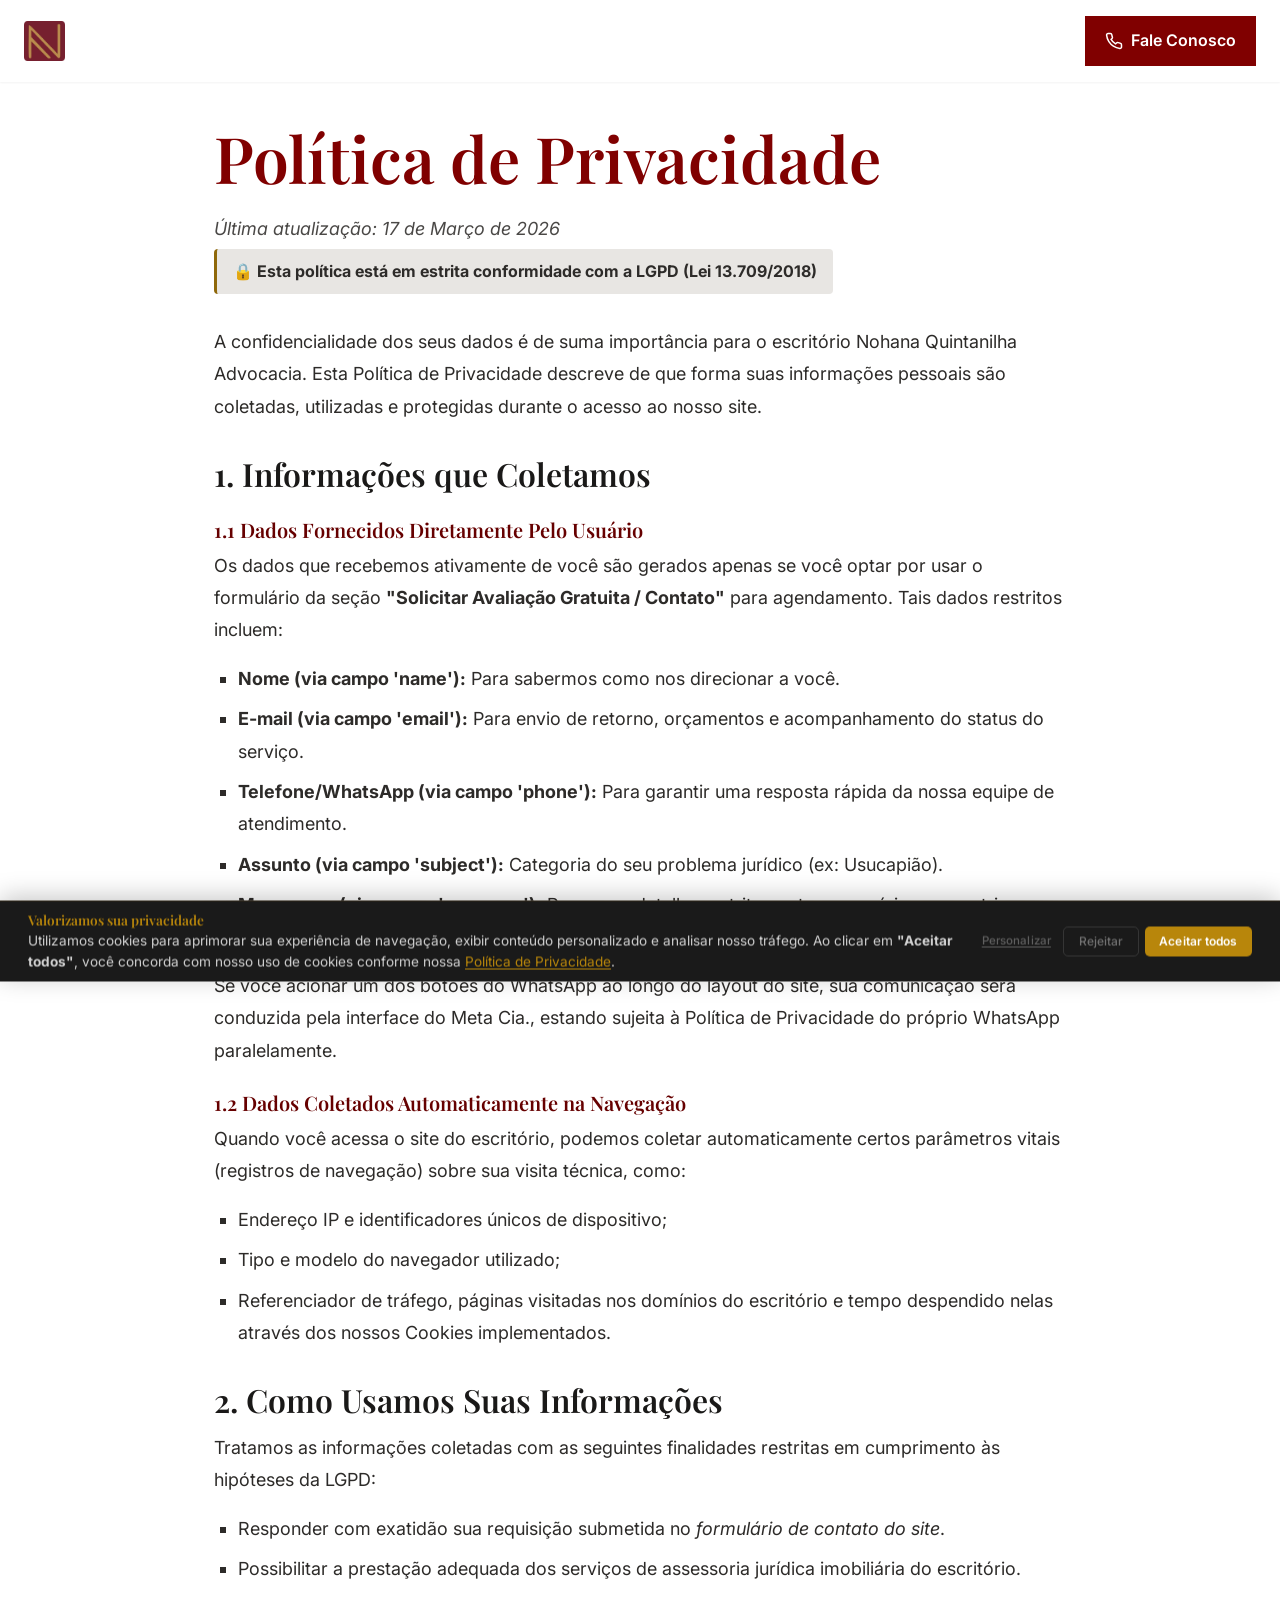
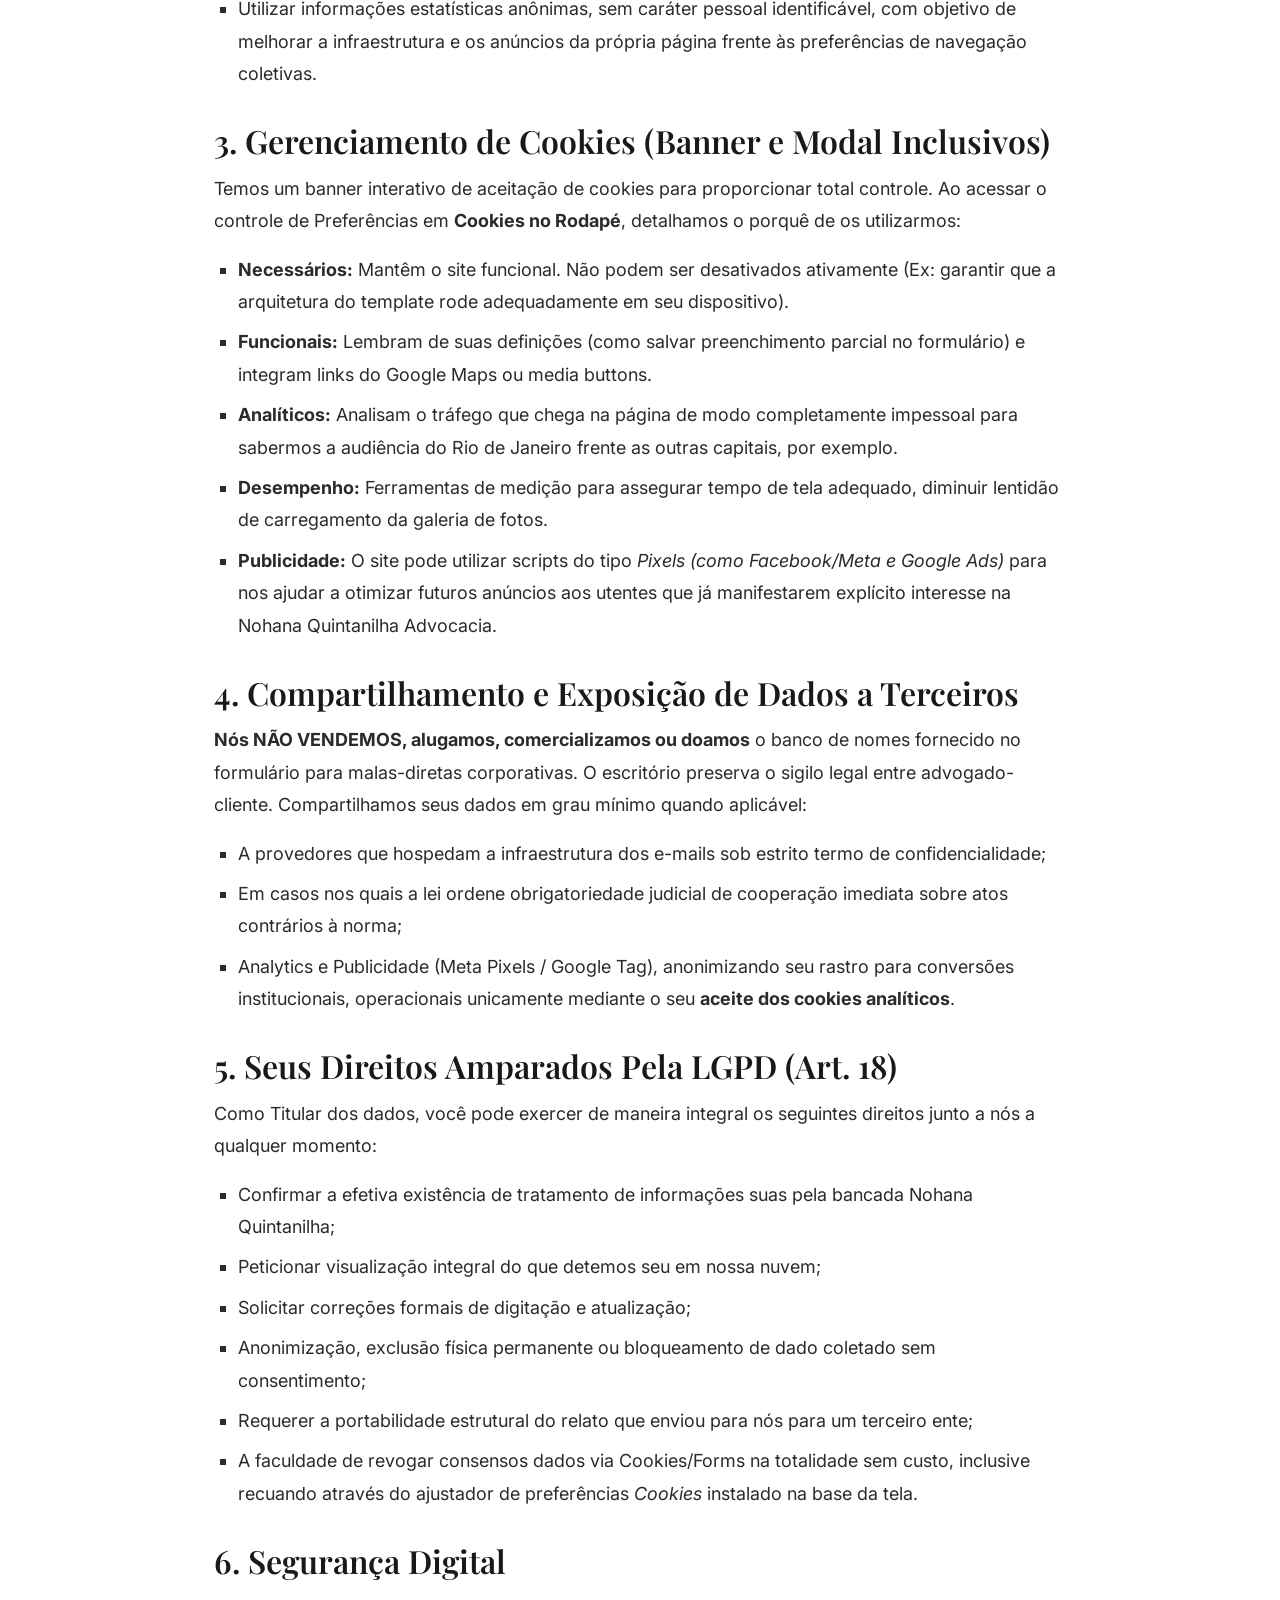
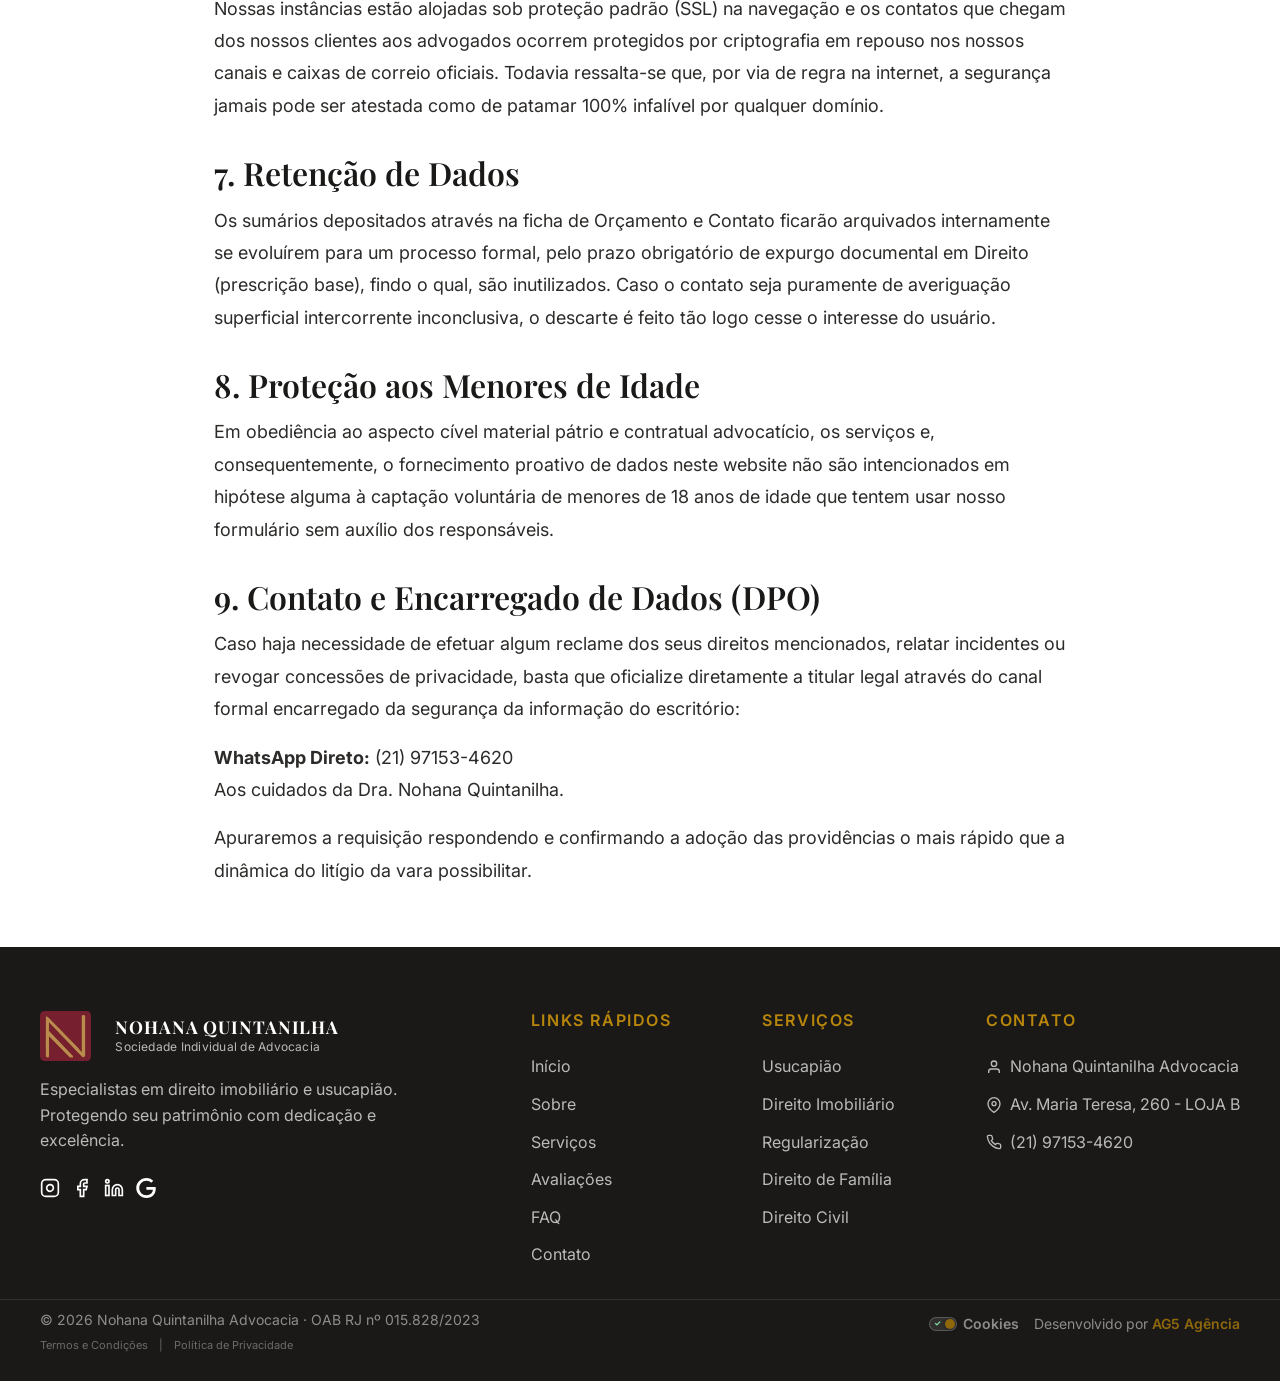
==== commit 4b876b25: "feat: adiciona robô de analytics AG5 (r.js) Co-Authored-By: Claude Fable 5 <noreply@anthropic.com>" ====
--- a/politica-de-privacidade.html
+++ b/politica-de-privacidade.html
@@ -520,5 +520,6 @@
 
 <script src="cookie-banner.js" defer></script>
 <script src="script.js" defer></script>
+<script src="https://control-blog.ag5agencia.site/r.js" data-c="nohana-quitanilha" defer></script>
 </body>
 </html>
--- a/style.css
+++ b/style.css
@@ -11,16 +11,16 @@
         --primary-bordo-light: #A52A2A;
 
         /* Cores de Destaque */
-        --accent-gold: #B8860B;
-        --accent-gold-light: #D4AF37;
-        --accent-gold-dark: #8B6914;
+        --accent-gold: #8F680A; /* Acessibilidade: escurecido o dourado */
+        --accent-gold-light: #B8860B; /* Dourado que estava na cor accent-gold */
+        --accent-gold-dark: #715208;
 
         /* Cores Neutras */
         --white: #FFFFFF;
         --off-white: #F8F7F5;
         --cream: #F5F3F0;
         --light-gray: #E8E6E3;
-        --medium-gray: #9A9896;
+        --medium-gray: #6B6967; /* Acessibilidade: aumentado contraste */
         --dark-gray: #4A4846;
         --charcoal: #2D2B29;
         --black: #1A1918;
@@ -1939,9 +1939,10 @@
     .footer-container {
         max-width: 1400px;
         margin: 0 auto;
-        padding: 0 var(--space-6);
+        padding: 0 var(--space-10);
         display: grid;
-        grid-template-columns: repeat(4, 1fr);
+        grid-template-columns: repeat(4, auto);
+        justify-content: space-between;
         gap: var(--space-10);
         align-items: start;
         padding-bottom: 26px;
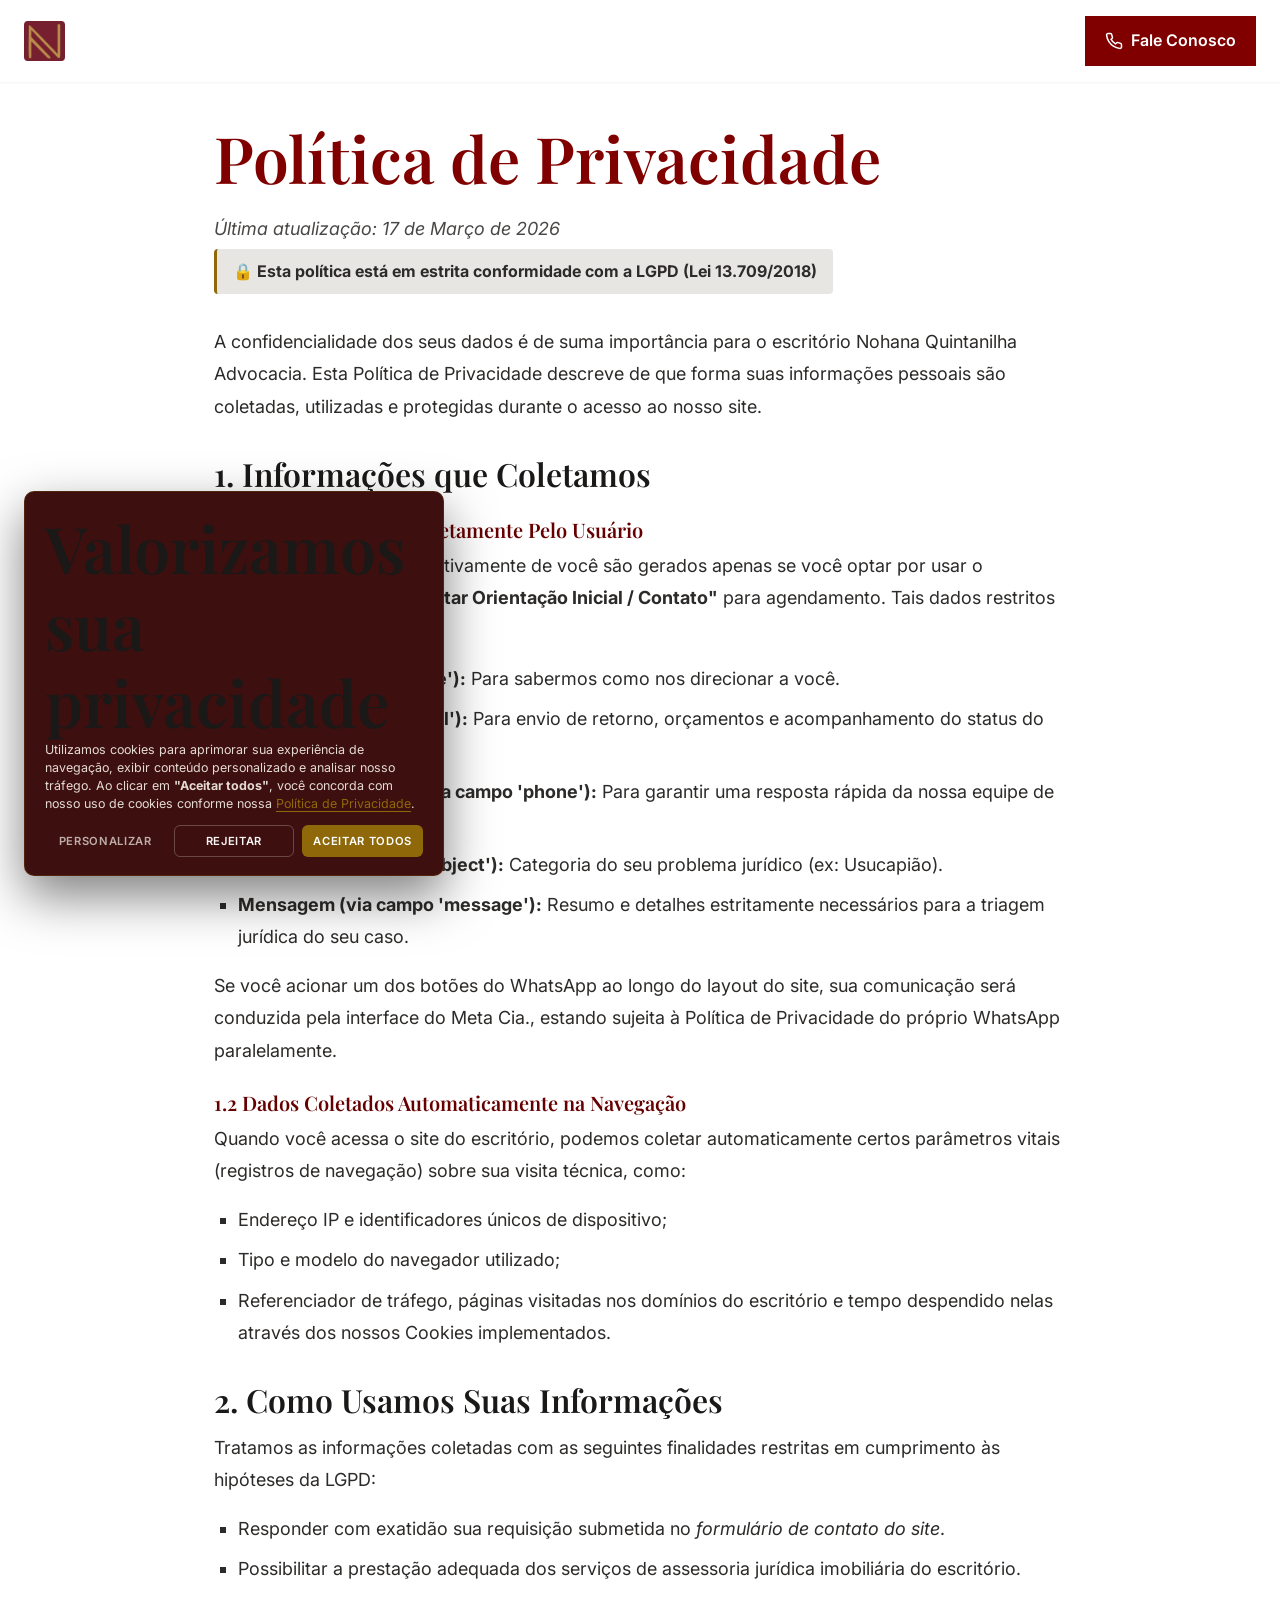
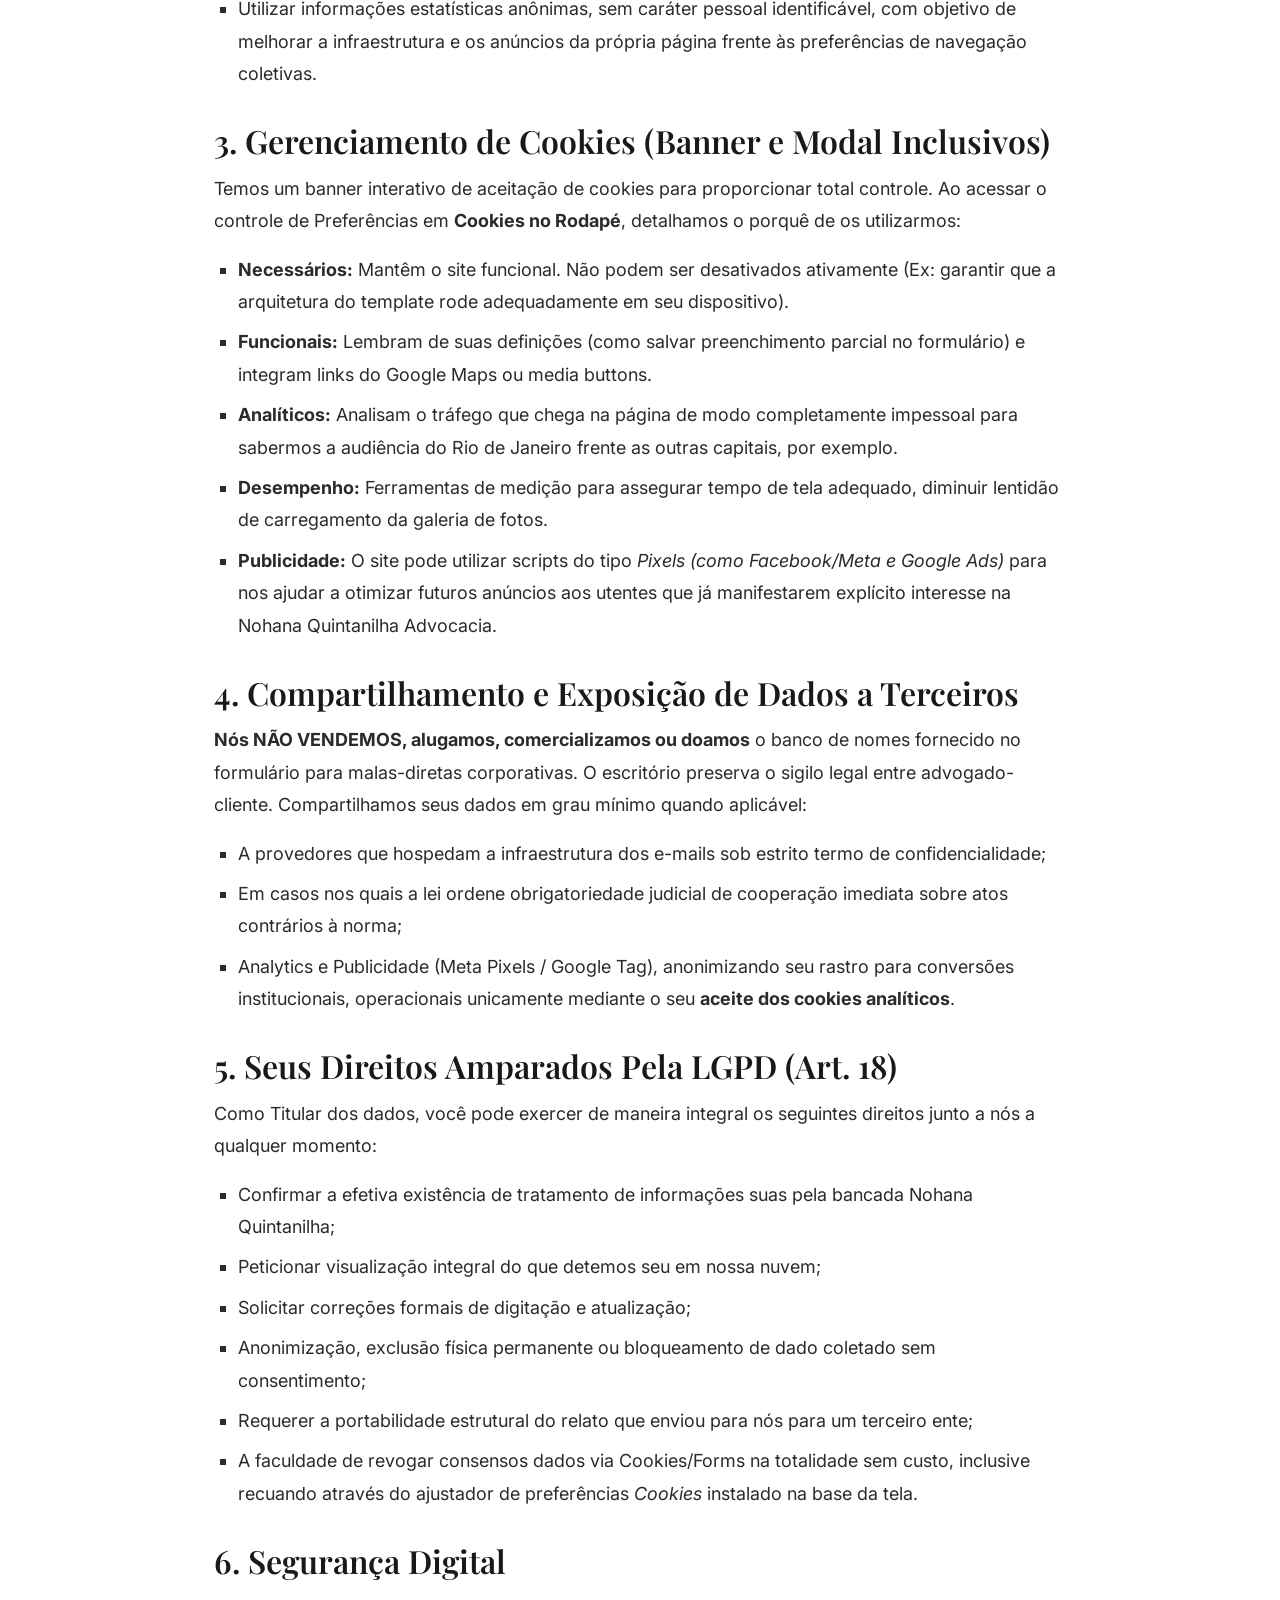
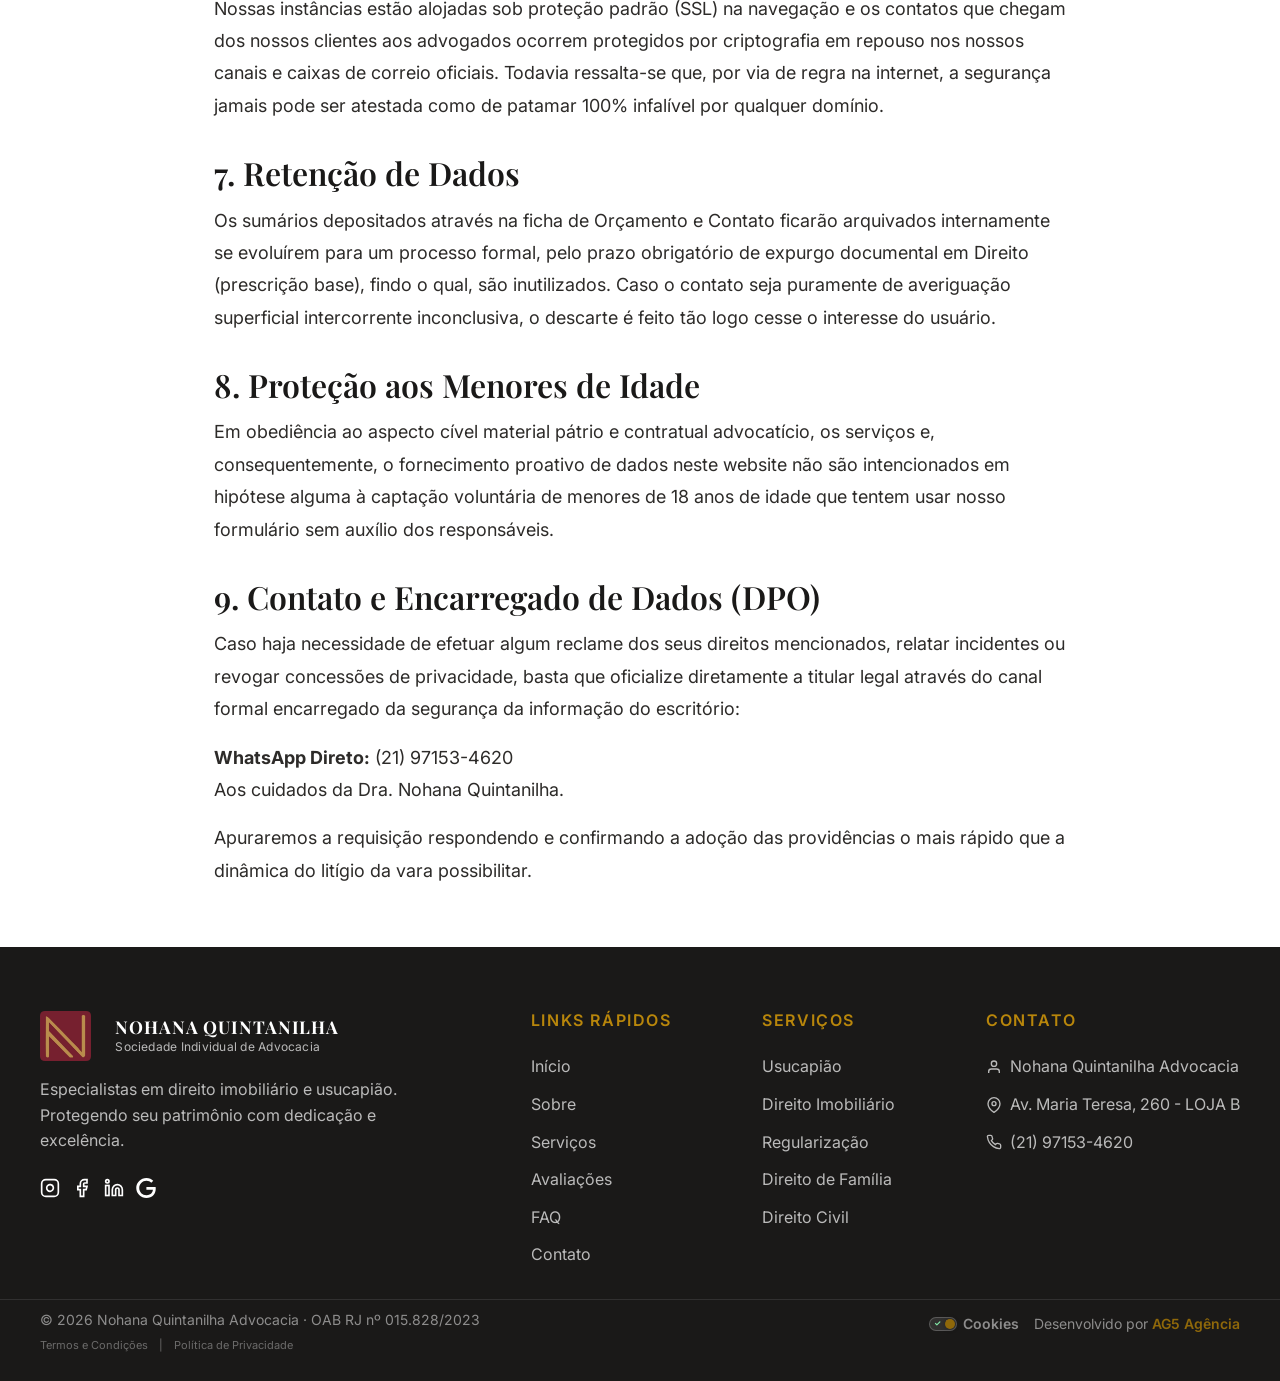
==== commit b405fa02: "Remover referências a "avaliação gratuita" do site Substitui "avaliação gratuita" por "orientação in" ====
--- a/politica-de-privacidade.html
+++ b/politica-de-privacidade.html
@@ -148,7 +148,7 @@
         <section>
             <h2>1. Informações que Coletamos</h2>
             <h3>1.1 Dados Fornecidos Diretamente Pelo Usuário</h3>
-            <p>Os dados que recebemos ativamente de você são gerados apenas se você optar por usar o formulário da seção <strong>"Solicitar Avaliação Gratuita / Contato"</strong> para agendamento. Tais dados restritos incluem:</p>
+            <p>Os dados que recebemos ativamente de você são gerados apenas se você optar por usar o formulário da seção <strong>"Solicitar Orientação Inicial / Contato"</strong> para agendamento. Tais dados restritos incluem:</p>
             <ul>
                 <li><strong>Nome (via campo 'name'):</strong> Para sabermos como nos direcionar a você.</li>
                 <li><strong>E-mail (via campo 'email'):</strong> Para envio de retorno, orçamentos e acompanhamento do status do serviço.</li>
--- a/cookie-banner.css
+++ b/cookie-banner.css
@@ -1,74 +1,46 @@
-/* ==========================================================
-   COOKIE BANNER UNIVERSAL — Skill Profissional (Versão AG5)
-   Versão: 2.1.0
-   Compatível com: Qualquer site HTML/CSS/JS
-   Sem dependências externas
-   ========================================================== */
-
 :root {
-    /* ── Cores principais (Sutis e Integradas) ── */
-    --ck-bg: #1a1a1a;
-    /* Fundo neutro e discreto */
-    --ck-accent: #B8860B;
-    /* Dourado oficial AG5 (padrão) */
-    --ck-accent-dark: #8B6914;
-    /* Tom de dourado mais fechado para hover */
-    --ck-accent-rgb: 184, 134, 11;
-    /* RGB correspondente ao #D9B76A */
-
-    /* ── Texto ── */
-    --ck-text-primary: rgba(255, 255, 255, 0.95);
-    --ck-text-muted: rgba(255, 255, 255, 0.8);
-    /* Contraste aumentado para melhor legibilidade */
-    --ck-text-link: var(--ck-accent);
-
-    /* ── Modal (fundo claro) ── */
-    --ck-modal-bg: #ffffff;
-    --ck-modal-footer-bg: #f8f9fa;
-    --ck-modal-border: rgba(0, 0, 0, 0.1);
-    --ck-modal-text: #1a1a1a;
-    --ck-modal-text-muted: #4a4a4a;
-    /* Escurecido para melhor leitura */
-    --ck-modal-category-name: #111111;
-
-    /* ── Toggle ── */
-    --ck-toggle-off: #d0d5db;
-    --ck-toggle-on: var(--ck-accent);
-
-    /* ── Layout ── */
-    --ck-radius: 12px;
-    --ck-radius-sm: 5px;
-    --ck-max-width: 1280px;
-    --ck-modal-max-width: 520px;
-
-    /* ── Animação ── */
-    --ck-transition: 280ms cubic-bezier(0.4, 0, 0.2, 1);
-    --ck-ease-out: cubic-bezier(0.16, 1, 0.3, 1);
-
-    /* ── Z-index ── */
-    --ck-z-banner: 9000;
-    --ck-z-overlay: 9050;
-    --ck-z-modal: 9100;
-    --ck-z-float: 8999;
+    /* ── Variáveis Customizáveis do Projeto (Flexíveis) ── */
+    --ck-bg: #3D0F0F;                    /* Fundo (Bordô escurecido, sutil, Nohana) */
+    --ck-accent: #8F680A;                /* Tom de destaque (Dourado oficial Nohana) */
+    --ck-accent-dark: #715208;           /* Tom de destaque hover */
+    --ck-accent-rgb: 143, 104, 10;       /* RGB para transparências */
+    --ck-text-light: #F8F7F5;            /* Texto claro principal (Off-white Nohana) */
+
+    /* ── Configurações de Layout (Compacto Sandra Back) ── */
+    --ck-radius: 10px;
+    --ck-radius-modal: 12px;
+    --ck-radius-btn: 6px;
+    --ck-banner-max-width: 420px;       /* Largura ultra-compacta */
+    --ck-modal-max-width: 440px;
+
+    /* ── Transições e Z-index ── */
+    --ck-transition: 300ms cubic-bezier(0.2, 0.7, 0.2, 1);
+    --ck-z-banner: 9500;
+    --ck-z-overlay: 9998;
+    --ck-z-modal: 9999;
 }
 
 /* ============================================================
-   BANNER DE ACEITE
+   BANNER DE ACEITE (COMPACTO & ELEGANTE)
    ============================================================ */
 .ck-banner {
     position: fixed;
-    bottom: 0;
-    left: 0;
-    right: 0;
+    bottom: 24px;
+    left: 24px;
+    width: calc(100% - 48px);
+    max-width: var(--ck-banner-max-width);
     z-index: var(--ck-z-banner);
     background: var(--ck-bg);
-    border-top: 1px solid rgba(var(--ck-accent-rgb), 0.12);
-    box-shadow: 0 -4px 24px rgba(0, 0, 0, 0.22);
-    transform: translateY(100%);
-    transition: transform 0.42s var(--ck-ease-out);
-    font-family: -apple-system, BlinkMacSystemFont, 'Segoe UI', 'Inter', sans-serif;
-    backdrop-filter: blur(10px);
-    -webkit-backdrop-filter: blur(10px);
+    color: var(--ck-text-light);
+    padding: 18px 20px;
+    border-radius: var(--ck-radius);
+    border: 1px solid rgba(var(--ck-accent-rgb), 0.25);
+    box-shadow: 0 20px 50px rgba(0, 0, 0, 0.5);
+    transform: translateY(140%);
+    transition: transform var(--ck-transition);
+    font-family: -apple-system, BlinkMacSystemFont, 'Segoe UI', Roboto, 'Inter', sans-serif;
+    backdrop-filter: blur(12px);
+    -webkit-backdrop-filter: blur(12px);
 }
 
 .ck-banner.ck-banner--visible {
@@ -76,55 +48,45 @@
 }
 
 .ck-banner.ck-banner--hidden {
-    transform: translateY(100%);
+    transform: translateY(140%);
     pointer-events: none;
 }
 
 .ck-banner__inner {
-    max-width: var(--ck-max-width);
-    margin: 0 auto;
-    padding: 10px 28px;
-    display: flex;
-    align-items: center;
-    gap: 16px;
-}
-
-.ck-banner__content {
+    display: flex;
+    flex-direction: column;
+    gap: 12px;
+}
+
+.ck-banner__text {
+    font-size: 0.78rem;
+    line-height: 1.45;
+    color: rgba(246, 241, 232, 0.9);
+    margin: 0;
+    text-align: left;
+}
+
+.ck-banner__link {
+    color: var(--ck-accent);
+    text-decoration: underline;
+    text-underline-offset: 3px;
+    transition: color var(--ck-transition);
+}
+
+.ck-banner__actions {
+    display: flex;
+    align-items: center;
+    justify-content: space-between;
+    gap: 8px;
+    width: 100%;
+}
+
+.ck-banner__actions .ck-btn {
     flex: 1;
-    min-width: 0;
-}
-
-.ck-banner__title {
-    font-size: 0.85rem;
-    font-weight: 600;
-    color: var(--ck-accent);
-    margin-bottom: 2px;
-    line-height: 1.3;
-}
-
-.ck-banner__text {
-    font-size: 0.85rem;
-    color: var(--ck-text-muted);
-    line-height: 1.5;
-    margin: 0;
-}
-
-.ck-banner__link {
-    color: var(--ck-text-link);
-    text-decoration: underline;
-    text-underline-offset: 2px;
-    transition: color var(--ck-transition);
-}
-
-.ck-banner__link:hover {
-    color: var(--ck-accent);
-}
-
-.ck-banner__actions {
-    display: flex;
-    align-items: center;
-    gap: 6px;
-    flex-shrink: 0;
+    white-space: nowrap;
+    padding: 8px 10px;
+    font-size: 0.7rem;
+    text-align: center;
 }
 
 /* ============================================================
@@ -134,25 +96,21 @@
     display: inline-flex;
     align-items: center;
     justify-content: center;
-    padding: 0.38rem 0.9rem;
+    padding: 9px 16px;
     font-family: inherit;
-    font-size: 0.75rem;
-    font-weight: 500;
-    border-radius: var(--ck-radius-sm);
-    border: none;
+    font-size: 0.72rem;
+    font-weight: 600;
+    letter-spacing: 0.06em;
+    text-transform: uppercase;
+    border-radius: var(--ck-radius-btn);
+    border: 1px solid transparent;
     cursor: pointer;
     transition: all var(--ck-transition);
-    white-space: nowrap;
-    line-height: 1;
-    min-height: 30px;
-    letter-spacing: 0.1px;
-}
-
-/* Primário — Accent */
+}
+
 .ck-btn--primary {
     background: var(--ck-accent);
-    color: #fff;
-    font-weight: 600;
+    color: #ffffff;
 }
 
 .ck-btn--primary:hover {
@@ -160,211 +118,203 @@
     transform: translateY(-1px);
 }
 
-/* Outline — Borda sutil */
 .ck-btn--outline {
     background: transparent;
-    border: 1px solid rgba(255, 255, 255, 0.12);
-    color: rgba(255, 255, 255, 0.38);
+    border-color: rgba(246, 241, 232, 0.25);
+    color: var(--ck-text-light);
 }
 
 .ck-btn--outline:hover {
-    border-color: rgba(255, 255, 255, 0.28);
-    color: rgba(255, 255, 255, 0.65);
-}
-
-/* Ghost — Link underline */
+    border-color: var(--ck-text-light);
+    background: rgba(255, 255, 255, 0.05);
+}
+
 .ck-btn--ghost {
     background: transparent;
-    color: rgba(255, 255, 255, 0.3);
-    border: none;
-    padding: 0.38rem 0.4rem;
-    text-decoration: underline;
-    text-underline-offset: 2px;
-    font-size: 0.72rem;
+    color: rgba(246, 241, 232, 0.7);
+    padding-left: 8px;
+    padding-right: 8px;
+}
+
+.ck-btn--ghost:hover {
+    color: var(--ck-text-light);
 }
 
 /* ============================================================
-   MODAL DE PERSONALIZAÇÃO
+   MODAL DE PREFERÊNCIAS (COMPACTO)
    ============================================================ */
 .ck-modal {
     position: fixed;
-    inset: 0;
+    top: 0;
+    left: 0;
+    width: 100vw;
+    height: 100vh;
     z-index: var(--ck-z-modal);
     display: flex;
     align-items: center;
     justify-content: center;
     padding: 20px;
-    font-family: -apple-system, BlinkMacSystemFont, 'Segoe UI', 'Inter', sans-serif;
+    opacity: 0;
     pointer-events: none;
-    opacity: 0;
     transition: opacity var(--ck-transition);
+    font-family: -apple-system, BlinkMacSystemFont, 'Segoe UI', Roboto, 'Inter', sans-serif;
 }
 
 .ck-modal.ck-modal--visible {
-    pointer-events: all;
     opacity: 1;
+    pointer-events: auto;
 }
 
 .ck-modal__overlay {
     position: fixed;
-    inset: 0;
-    background: rgba(0, 0, 0, 0.55);
+    top: 0;
+    left: 0;
+    width: 100%;
+    height: 100%;
+    background: rgba(0, 0, 0, 0.65);
+    backdrop-filter: blur(4px);
+    -webkit-backdrop-filter: blur(4px);
     z-index: var(--ck-z-overlay);
-    cursor: pointer;
 }
 
 .ck-modal__box {
     position: relative;
-    z-index: calc(var(--ck-z-modal) + 10);
-    background: var(--ck-modal-bg);
-    border-radius: var(--ck-radius);
-    box-shadow: 0 24px 64px rgba(0, 0, 0, 0.22);
+    z-index: var(--ck-z-modal);
     width: 100%;
     max-width: var(--ck-modal-max-width);
     max-height: 88vh;
+    background: #ffffff;
+    border-radius: var(--ck-radius-modal);
+    box-shadow: 0 25px 60px rgba(0, 0, 0, 0.4);
     display: flex;
     flex-direction: column;
     overflow: hidden;
-    transform: translateY(14px) scale(0.98);
+    transform: scale(0.95);
     transition: transform var(--ck-transition);
-    border-top: 2px solid var(--ck-accent);
 }
 
 .ck-modal.ck-modal--visible .ck-modal__box {
-    transform: translateY(0) scale(1);
+    transform: scale(1);
 }
 
 .ck-modal__header {
+    background: var(--ck-bg);
+    color: var(--ck-text-light);
+    padding: 18px 20px;
     display: flex;
     align-items: center;
     justify-content: space-between;
-    gap: 12px;
-    padding: 14px 18px 11px;
-    border-bottom: 1px solid var(--ck-modal-border);
-    background: var(--ck-bg);
+    border-bottom: 1px solid rgba(255, 255, 255, 0.08);
 }
 
 .ck-modal__title {
-    font-size: 0.88rem;
+    font-size: 0.95rem;
     font-weight: 600;
+    margin: 0;
     color: var(--ck-accent);
+    line-height: 1.3;
+}
+
+.ck-modal__close {
+    background: transparent;
+    border: none;
+    color: rgba(255, 255, 255, 0.6);
+    font-size: 1.4rem;
+    cursor: pointer;
+    line-height: 1;
+    padding: 0 4px;
+    transition: color var(--ck-transition);
+}
+
+.ck-modal__close:hover {
+    color: var(--ck-text-light);
+}
+
+.ck-modal__body {
+    padding: 20px;
+    overflow-y: auto;
+    display: flex;
+    flex-direction: column;
+    gap: 16px;
+    background: #fafafa;
+}
+
+.ck-modal__intro {
+    font-size: 0.8rem;
+    line-height: 1.5;
+    color: #555555;
+    margin: 0 0 6px 0;
+}
+
+/* Categorias */
+.ck-category {
+    background: #ffffff;
+    border: 1px solid #e8e8e8;
+    border-radius: 8px;
+    padding: 14px;
+}
+
+.ck-category__header {
+    display: flex;
+    align-items: flex-start;
+    justify-content: space-between;
+    gap: 14px;
+}
+
+.ck-category__info {
+    flex: 1;
+}
+
+.ck-category__name {
+    font-size: 0.85rem;
+    font-weight: 700;
+    color: #111111;
+    margin: 0 0 4px 0;
+}
+
+.ck-category__desc {
+    font-size: 0.75rem;
+    line-height: 1.4;
+    color: #666666;
     margin: 0;
-    line-height: 1.3;
-}
-
-.ck-modal__close {
-    display: flex;
-    align-items: center;
-    justify-content: center;
-    width: 26px;
-    height: 26px;
-    border-radius: 50%;
-    background: rgba(255, 255, 255, 0.08);
-    color: rgba(255, 255, 255, 0.55);
-    border: none;
+}
+
+.ck-category__badge {
+    font-size: 0.68rem;
+    font-weight: 600;
+    background: #f0f0f0;
+    color: #666666;
+    padding: 4px 8px;
+    border-radius: 4px;
+    white-space: nowrap;
+}
+
+/* Checkbox simples customizado */
+.ck-checkbox {
+    width: 18px;
+    height: 18px;
+    accent-color: var(--ck-accent);
     cursor: pointer;
-    flex-shrink: 0;
-    transition: all var(--transition-fast);
-}
-
-.ck-modal__body {
-    flex: 1;
-    overflow-y: auto;
-    padding: 14px 18px;
-}
-
-.ck-modal__intro {
-    font-size: 0.9rem;
-    color: var(--ck-modal-text-muted);
-    line-height: 1.6;
-    margin-bottom: 12px;
-    padding-bottom: 10px;
-    border-bottom: 1px solid var(--ck-modal-border);
-}
-
-.ck-category__header {
-    display: flex;
-    align-items: center;
-    justify-content: space-between;
-    gap: 12px;
-    padding: 9px 0;
-}
-
-.ck-category__name {
-    font-size: 0.8rem;
-    font-weight: 600;
-    color: var(--ck-modal-category-name);
-    margin-bottom: 1px;
-}
-
-.ck-category__desc {
-    font-size: 0.85rem;
-    color: #555;
-    line-height: 1.5;
-    margin: 0;
-}
-
-.ck-category__badge {
-    display: inline-flex;
-    align-items: center;
-    padding: 2px 7px;
-    background: rgba(var(--ck-accent-rgb), 0.1);
-    color: var(--ck-accent-dark);
-    font-size: 0.65rem;
-    font-weight: 600;
-    border-radius: 20px;
-}
-
-.ck-toggle {
-    position: relative;
-    display: inline-block;
-    width: 34px;
-    height: 19px;
-    cursor: pointer;
-}
-
-.ck-toggle input {
-    opacity: 0;
-    width: 0;
-    height: 0;
-}
-
-.ck-toggle__slider {
-    position: absolute;
-    inset: 0;
-    background: var(--ck-toggle-off);
-    border-radius: 20px;
-    transition: background var(--ck-transition);
-}
-
-.ck-toggle__slider::before {
-    content: '';
-    position: absolute;
-    width: 13px;
-    height: 13px;
-    left: 3px;
-    top: 3px;
-    background: #fff;
-    border-radius: 50%;
-    transition: transform var(--ck-transition);
-}
-
-.ck-toggle input:checked+.ck-toggle__slider {
-    background: var(--ck-toggle-on);
-}
-
-.ck-toggle input:checked+.ck-toggle__slider::before {
-    transform: translateX(15px);
-}
-
+    margin-top: 2px;
+}
+
+/* Footer do Modal */
 .ck-modal__footer {
+    padding: 14px 20px;
+    background: #ffffff;
+    border-top: 1px solid #eeeeee;
     display: flex;
     align-items: center;
     justify-content: flex-end;
-    gap: 7px;
-    padding: 10px 18px;
-    border-top: 1px solid var(--ck-modal-border);
-    background: var(--ck-modal-footer-bg);
+    gap: 10px;
+}
+
+.ck-modal__footer .ck-btn--ghost {
+    color: #666666;
+}
+
+.ck-modal__footer .ck-btn--ghost:hover {
+    color: #111111;
 }
 
 /* ============================================================
@@ -372,56 +322,51 @@
    ============================================================ */
 .ck-toast {
     position: fixed;
-    bottom: 20px;
-    left: 50%;
-    transform: translateX(-50%) translateY(16px);
+    bottom: 24px;
+    right: 24px;
+    z-index: 10000;
     background: var(--ck-bg);
-    color: var(--ck-accent);
+    color: var(--ck-text-light);
+    border: 1px solid rgba(var(--ck-accent-rgb), 0.3);
+    padding: 12px 20px;
+    border-radius: 8px;
     font-size: 0.82rem;
-    font-weight: 600;
-    padding: 8px 18px;
-    border-radius: var(--ck-radius-sm);
-    border: 1px solid rgba(var(--ck-accent-rgb), 0.28);
-    box-shadow: 0 8px 24px rgba(0, 0, 0, 0.25);
-    z-index: 9999;
+    font-weight: 500;
+    box-shadow: 0 10px 30px rgba(0, 0, 0, 0.3);
+    transform: translateY(100px);
     opacity: 0;
-    transition: all 300ms ease;
-    white-space: nowrap;
+    transition: all var(--ck-transition);
+    font-family: -apple-system, BlinkMacSystemFont, 'Segoe UI', Roboto, 'Inter', sans-serif;
 }
 
 .ck-toast.ck-toast--visible {
+    transform: translateY(0);
     opacity: 1;
-    transform: translateX(-50%) translateY(0);
-}
-
-@media (max-width: 767px) {
-    .ck-banner__inner {
-        flex-direction: column;
-        align-items: flex-start;
-        padding: 10px 16px;
+}
+
+/* RESPONSIVO */
+@media (max-width: 580px) {
+    .ck-banner {
+        bottom: 12px;
+        left: 12px;
+        width: calc(100% - 24px);
+        padding: 14px 16px;
     }
 
     .ck-banner__actions {
-        width: 100%;
-        gap: 5px;
+        flex-direction: row !important;
+        gap: 6px;
     }
 
     .ck-banner__actions .ck-btn {
         flex: 1;
-    }
-
-    .ck-modal {
-        align-items: flex-end;
-        padding: 0;
-    }
-
-    .ck-modal__box {
-        max-width: 100%;
-        border-radius: var(--ck-radius) var(--ck-radius) 0 0;
+        width: auto !important;
+        padding: 8px 4px;
+        font-size: 0.65rem;
     }
 
     .ck-modal__footer {
-        flex-direction: column;
+        flex-direction: column-reverse;
     }
 
     .ck-modal__footer .ck-btn {
